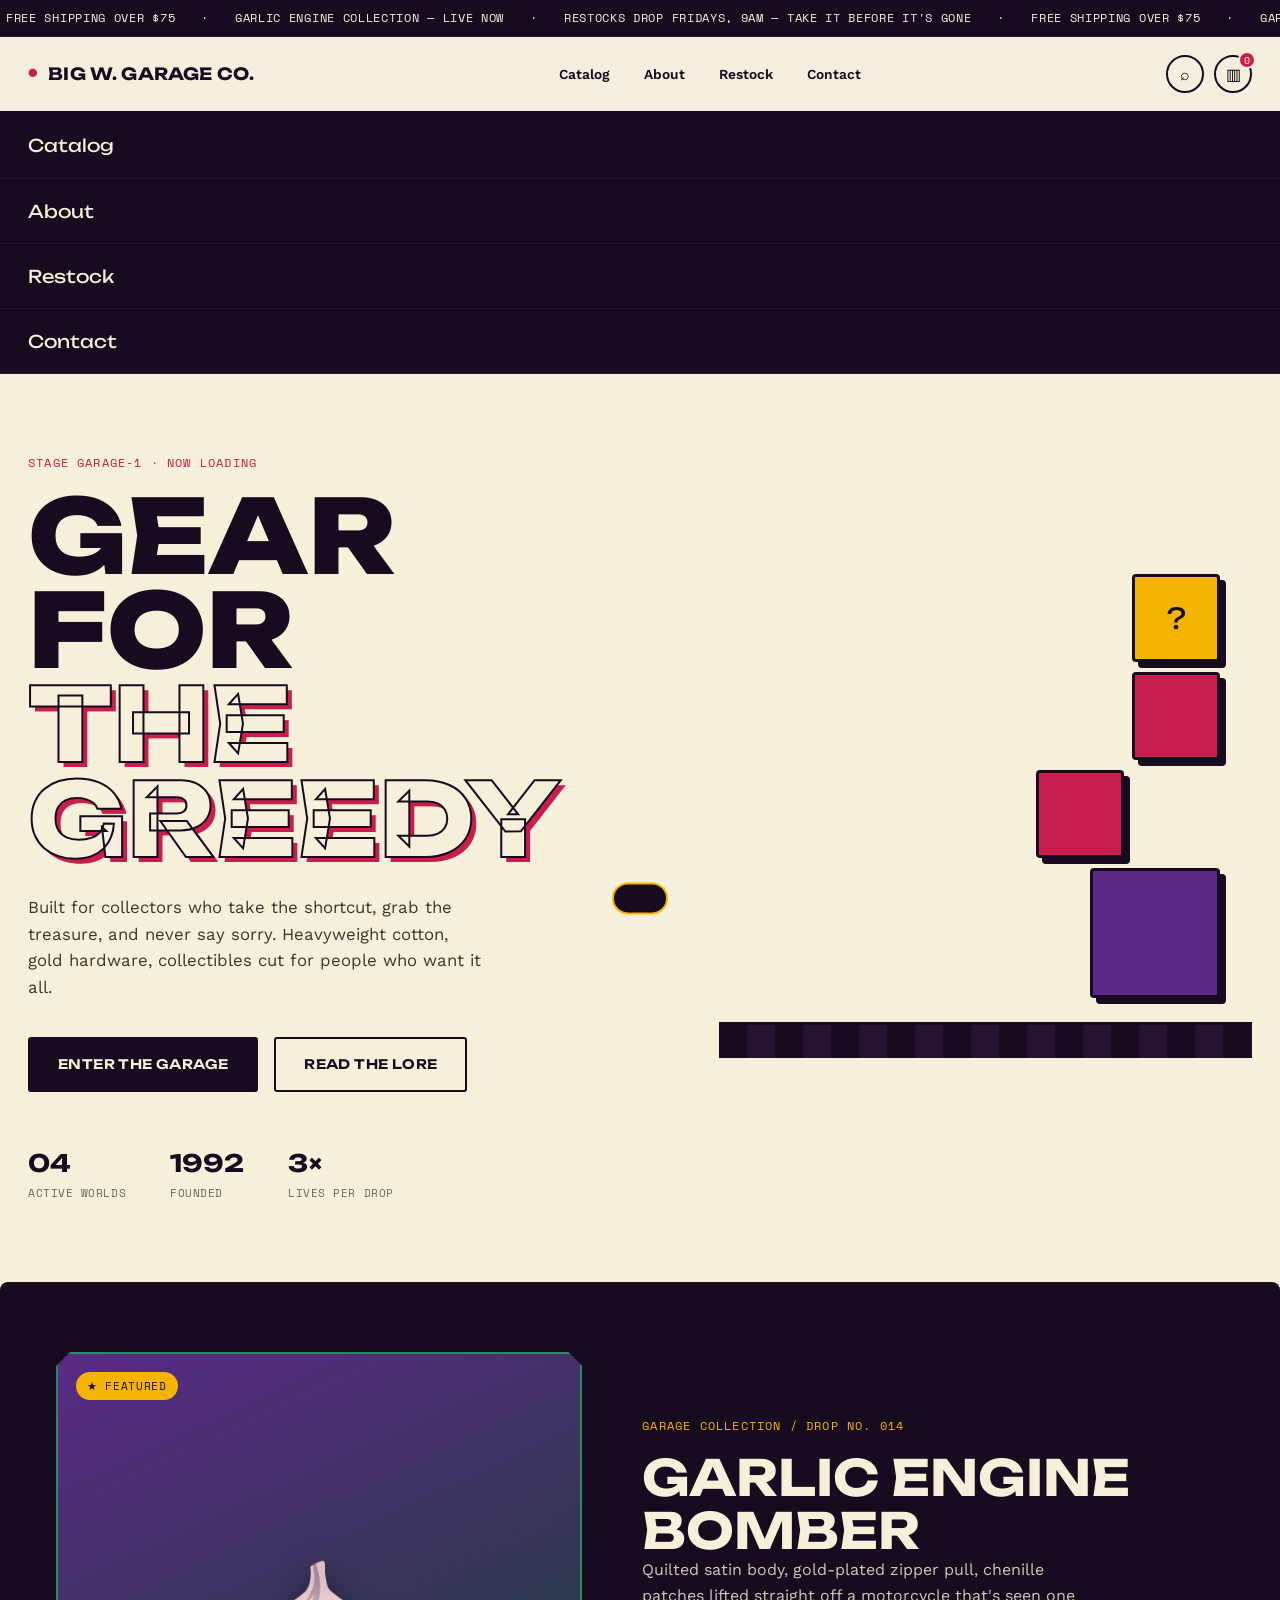
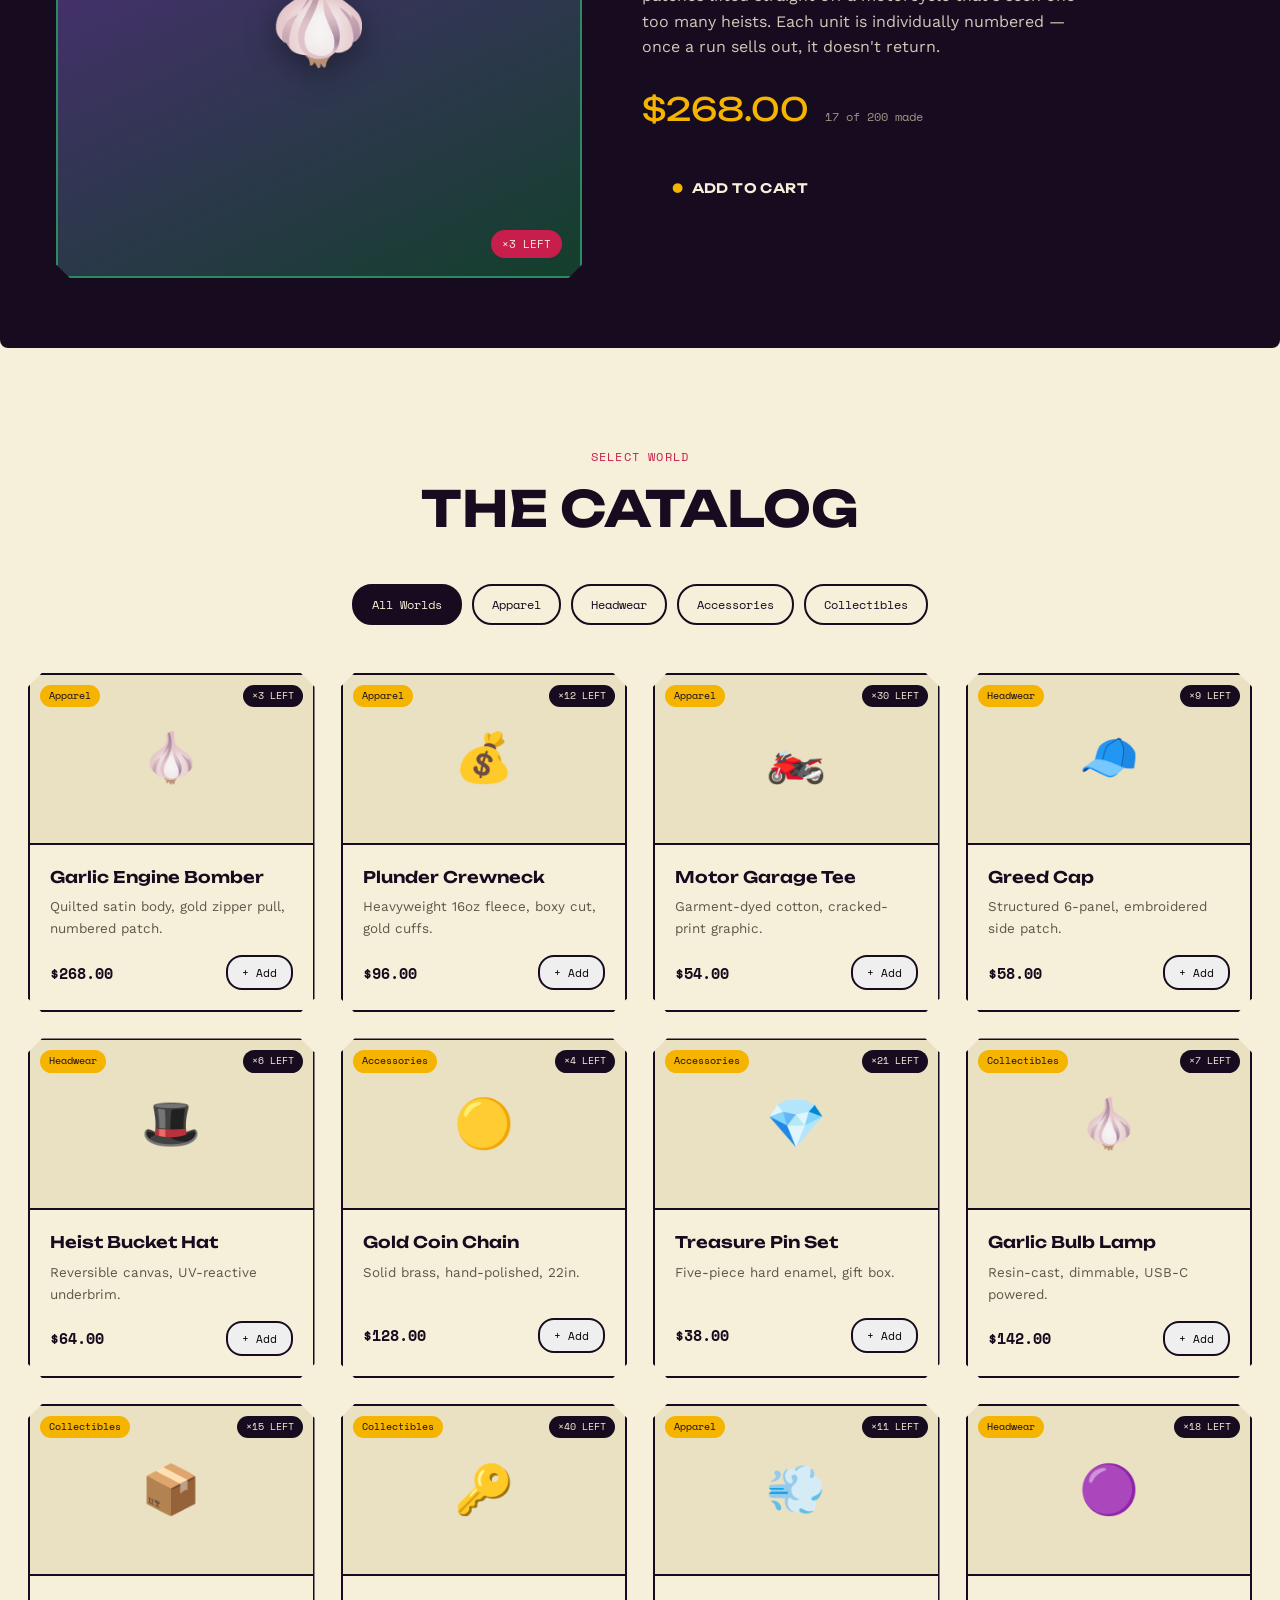
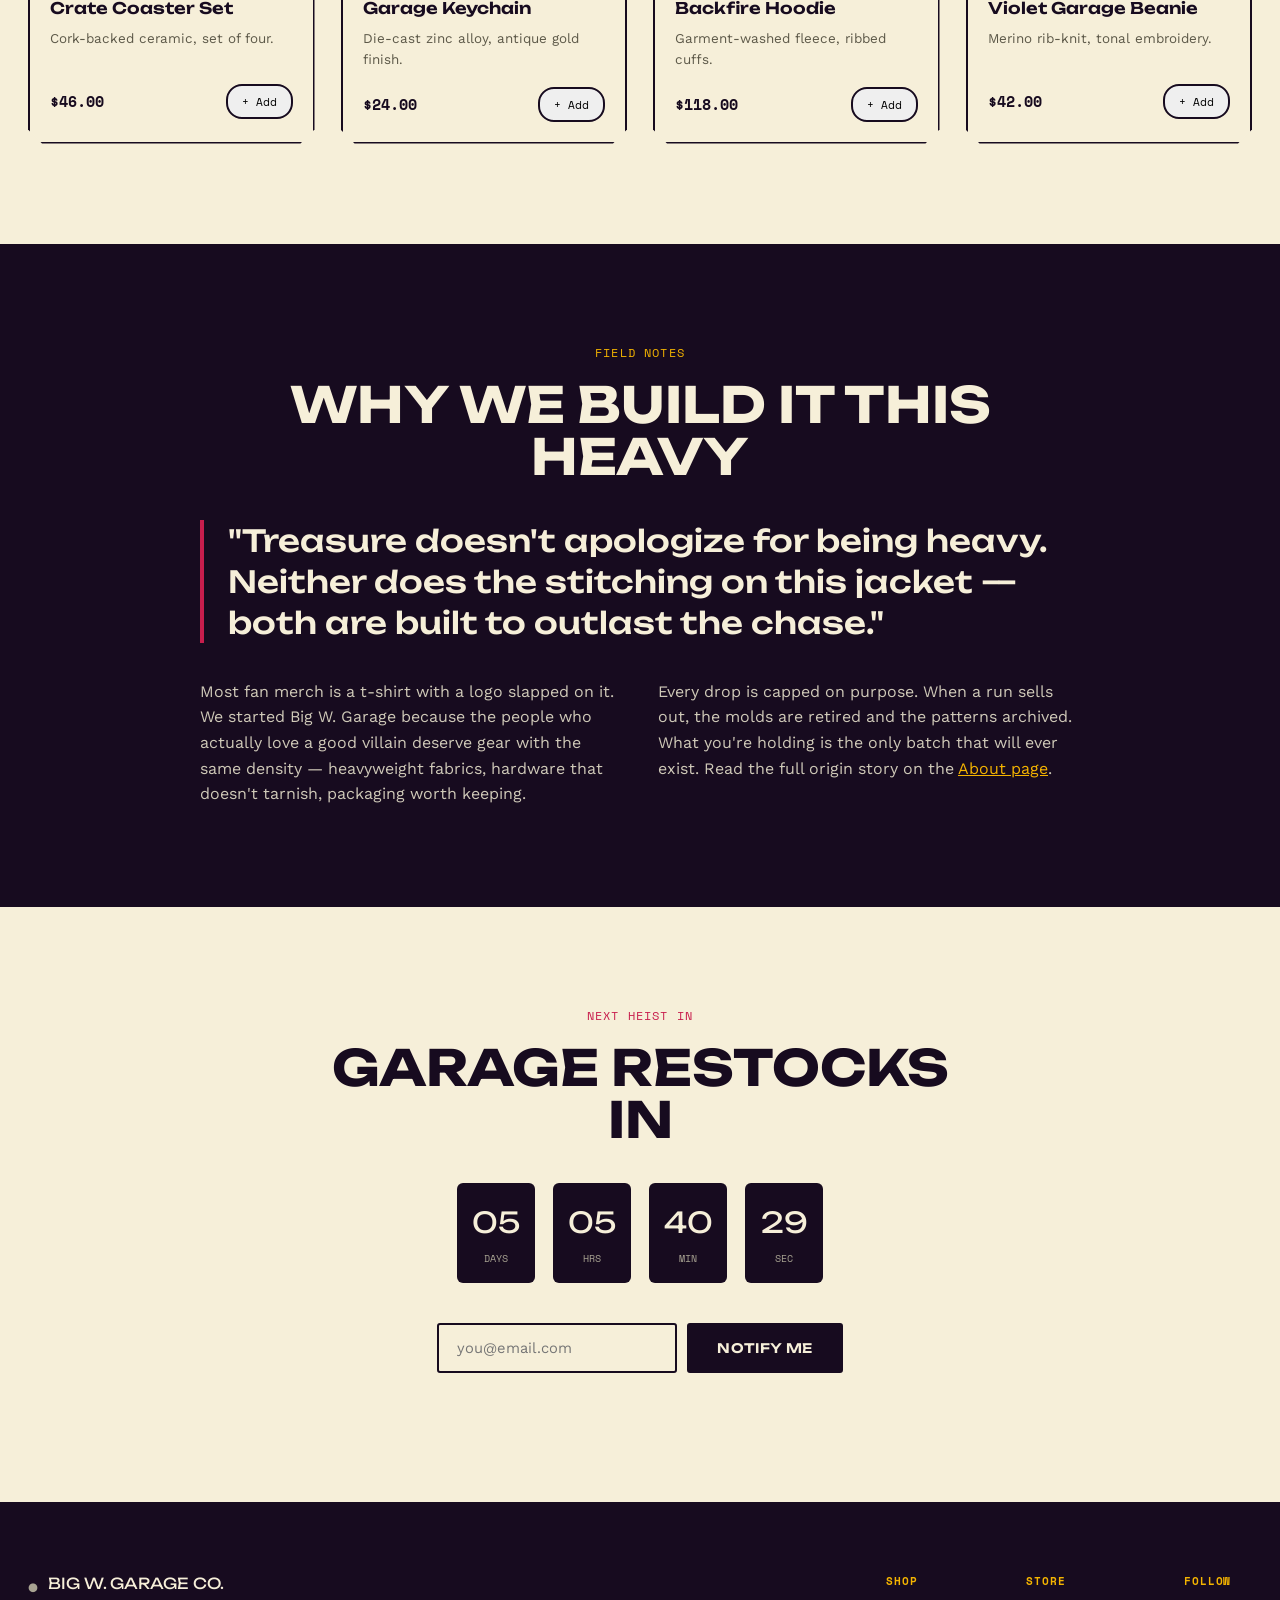
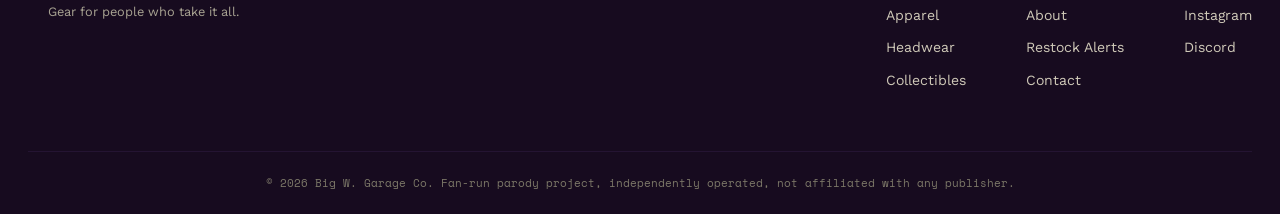
==== index.html @ d61e47c0 "WEBGAME" ====
<!DOCTYPE html>
<html lang="en">
<head>
<meta charset="UTF-8">
<meta name="viewport" content="width=device-width, initial-scale=1.0">
<title>BIG W. GARAGE CO. — Gear for Greedy Collectors</title>
<meta name="description" content="Limited-run apparel, headwear and collectibles for greedy collectors. Parody fan merch — new drops weekly.">
<meta name="theme-color" content="#170B1F">

<meta property="og:title" content="BIG W. GARAGE CO. — Gear for Greedy Collectors">
<meta property="og:description" content="Limited-run apparel, headwear and collectibles for greedy collectors. Parody fan merch.">
<meta property="og:type" content="website">

<link rel="preconnect" href="https://fonts.googleapis.com">
<link rel="preconnect" href="https://fonts.gstatic.com" crossorigin>
<link href="https://fonts.googleapis.com/css2?family=Unbounded:wght@400;600;700;800;900&family=Work+Sans:wght@400;500;600;700&family=Space+Mono:wght@400;700&display=swap" rel="stylesheet">
<link rel="stylesheet" href="style.css">
</head>
<body>

<a class="skip-link" href="#main">Skip to content</a>

<div class="power-meter" id="powerMeter" aria-hidden="true"></div>

<!-- ANNOUNCEMENT MARQUEE -->
<div class="marquee" role="note" aria-label="Store announcements">
  <div class="marquee-track">
    <span>FREE SHIPPING OVER $75</span>
    <span>·</span>
    <span>GARLIC ENGINE COLLECTION — LIVE NOW</span>
    <span>·</span>
    <span>RESTOCKS DROP FRIDAYS, 9AM — TAKE IT BEFORE IT'S GONE</span>
    <span>·</span>
    <span>FREE SHIPPING OVER $75</span>
    <span>·</span>
    <span>GARLIC ENGINE COLLECTION — LIVE NOW</span>
    <span>·</span>
    <span>RESTOCKS DROP FRIDAYS, 9AM — TAKE IT BEFORE IT'S GONE</span>
    <span>·</span>
  </div>
</div>

<!-- HEADER -->
<header class="site-header" id="siteHeader">
  <div class="header-inner">
    <a href="index.html" class="brand">
      <span class="brand-mark" aria-hidden="true">●</span>
      BIG W. GARAGE CO.
    </a>

    <nav class="primary-nav" aria-label="Primary">
      <a href="catalog.html">Catalog</a>
      <a href="about.html">About</a>
      <a href="#restock">Restock</a>
      <a href="contact.html">Contact</a>
    </nav>

    <div class="header-actions">
      <button class="icon-btn" aria-label="Search the catalog">⌕</button>
      <button class="icon-btn cart-btn" id="cartBtn" aria-label="Cart, 0 items">
        ▥<span class="cart-count" id="cartCount">0</span>
      </button>
      <button class="menu-toggle" id="menuToggle" aria-label="Open menu" aria-expanded="false" aria-controls="mobileNav">
        <span></span><span></span><span></span>
      </button>
    </div>
  </div>
</header>

<!-- MOBILE NAV -->
<nav class="mobile-nav" id="mobileNav" aria-label="Mobile" hidden>
  <a href="catalog.html">Catalog</a>
  <a href="about.html">About</a>
  <a href="#restock">Restock</a>
  <a href="contact.html">Contact</a>
</nav>

<main id="main">

  <!-- HERO -->
  <section class="hero" aria-labelledby="hero-heading">
    <div class="hero-copy">
      <p class="eyebrow">STAGE GARAGE-1 · NOW LOADING</p>
      <h1 id="hero-heading" class="hero-title">
        GEAR<br>
        FOR<br>
        <span class="hero-title-outline">THE GREEDY</span>
      </h1>
      <p class="hero-sub">
        Built for collectors who take the shortcut, grab the treasure, and never
        say sorry. Heavyweight cotton, gold hardware, collectibles cut for people
        who want it all.
      </p>
      <div class="hero-actions">
        <a href="catalog.html" class="btn btn-primary">Enter the Garage</a>
        <a href="about.html" class="btn btn-ghost">Read the Lore</a>
      </div>
      <ul class="hero-stats" aria-label="Store stats">
        <li><strong>04</strong><span>Active Worlds</span></li>
        <li><strong>1992</strong><span>Founded</span></li>
        <li><strong>3×</strong><span>Lives Per Drop</span></li>
      </ul>
    </div>

    <div class="hero-art" aria-hidden="true">
      <div class="block-stack">
        <div class="block block-coin">
          <span>?</span>
        </div>
        <div class="block block-brick"></div>
        <div class="block block-brick"></div>
        <div class="block block-pipe"></div>
      </div>
      <div class="floor-row"></div>
    </div>
  </section>

  <!-- FEATURED DROP -->
  <section class="featured" id="featured" aria-labelledby="featured-heading">
    <div class="featured-media reveal" aria-hidden="true">
      <div class="featured-card">
        <span class="featured-stamp">★ FEATURED</span>
        <div class="featured-glyph">🧄</div>
        <span class="featured-lives">×3 LEFT</span>
      </div>
    </div>

    <div class="featured-copy reveal">
      <p class="eyebrow">GARAGE COLLECTION / DROP NO. 014</p>
      <h2 id="featured-heading" class="section-title">Garlic Engine Bomber</h2>
      <p class="body-text">
        Quilted satin body, gold-plated zipper pull, chenille patches lifted
        straight off a motorcycle that's seen one too many heists. Each unit is
        individually numbered — once a run sells out, it doesn't return.
      </p>
      <div class="price-row">
        <span class="price">$268.00</span>
        <span class="price-meta">17 of 200 made</span>
      </div>
      <button class="btn btn-primary add-to-cart" data-name="Garlic Engine Bomber" data-price="268">
        <span class="coin-icon" aria-hidden="true">●</span> Add to Cart
      </button>
    </div>
  </section>

  <!-- CATALOG -->
  <section class="catalog" id="catalog" aria-labelledby="catalog-heading">
    <div class="section-head reveal">
      <p class="eyebrow">SELECT WORLD</p>
      <h2 id="catalog-heading" class="section-title">The Catalog</h2>
    </div>

    <div class="world-tabs" id="worldTabs" role="tablist" aria-label="Filter by world">
      <button class="world-tab active" data-world="all" role="tab" aria-selected="true">All Worlds</button>
      <button class="world-tab" data-world="apparel" role="tab" aria-selected="false">Apparel</button>
      <button class="world-tab" data-world="headwear" role="tab" aria-selected="false">Headwear</button>
      <button class="world-tab" data-world="accessories" role="tab" aria-selected="false">Accessories</button>
      <button class="world-tab" data-world="collectibles" role="tab" aria-selected="false">Collectibles</button>
    </div>

    <div class="product-grid" id="productGrid"><!-- injected by script.js --></div>
  </section>

  <!-- COLLECTOR NOTES / EDITORIAL -->
  <section class="lore" id="lore" aria-labelledby="lore-heading">
    <div class="lore-inner">
      <p class="eyebrow">FIELD NOTES</p>
      <h2 id="lore-heading" class="section-title">Why We Build It This Heavy</h2>
      <blockquote class="pull-quote">
        "Treasure doesn't apologize for being heavy. Neither does the stitching
        on this jacket — both are built to outlast the chase."
      </blockquote>
      <div class="lore-grid">
        <p class="body-text">
          Most fan merch is a t-shirt with a logo slapped on it. We started
          Big W. Garage because the people who actually love a good villain
          deserve gear with the same density — heavyweight fabrics, hardware
          that doesn't tarnish, packaging worth keeping.
        </p>
        <p class="body-text">
          Every drop is capped on purpose. When a run sells out, the molds
          are retired and the patterns archived. What you're holding is the
          only batch that will ever exist. Read the full origin story on the
          <a href="about.html" style="color:var(--coin);text-decoration:underline;">About page</a>.
        </p>
      </div>
    </div>
  </section>

  <!-- RESTOCK COUNTDOWN -->
  <section class="restock" id="restock" aria-labelledby="restock-heading">
    <p class="eyebrow">NEXT HEIST IN</p>
    <h2 id="restock-heading" class="section-title">Garage Restocks In</h2>
    <div class="countdown" id="countdown" aria-live="polite">
      <div class="count-unit"><span id="cd-days">00</span><label>Days</label></div>
      <div class="count-unit"><span id="cd-hours">00</span><label>Hrs</label></div>
      <div class="count-unit"><span id="cd-mins">00</span><label>Min</label></div>
      <div class="count-unit"><span id="cd-secs">00</span><label>Sec</label></div>
    </div>
    <form class="notify-form" id="notifyForm">
      <label for="notifyEmail" class="visually-hidden">Email address</label>
      <input type="email" id="notifyEmail" placeholder="you@email.com" required>
      <button type="submit" class="btn btn-primary">Notify Me</button>
    </form>
    <p class="form-status" id="formStatus" role="status"></p>
  </section>

</main>

<!-- FOOTER -->
<footer class="site-footer">
  <div class="footer-inner">
    <div class="footer-brand">
      <span class="brand-mark" aria-hidden="true">●</span>
      <p>BIG W. GARAGE CO.<br><span>Gear for people who take it all.</span></p>
    </div>
    <div class="footer-cols">
      <div>
        <h3>Shop</h3>
        <a href="catalog.html">Apparel</a>
        <a href="catalog.html">Headwear</a>
        <a href="catalog.html">Collectibles</a>
      </div>
      <div>
        <h3>Store</h3>
        <a href="about.html">About</a>
        <a href="#restock">Restock Alerts</a>
        <a href="contact.html">Contact</a>
      </div>
      <div>
        <h3>Follow</h3>
        <a href="#">Instagram</a>
        <a href="#">Discord</a>
      </div>
    </div>
  </div>
  <div class="footer-bottom">
    <p>© 2026 Big W. Garage Co. Fan-run parody project, independently operated, not affiliated with any publisher.</p>
  </div>
</footer>

<div class="mobile-cart-bar" aria-hidden="true">
  <span>CART</span>
  <span id="mobileCartCount">0 items</span>
</div>

<div class="toast" id="cartToast" role="status" aria-live="polite"></div>

<script src="game.js"></script>
</body>
</html>
---- style.css ----
/* =================================================================
   BIG W. GARAGE CO. — design tokens
   Direction: retro-arcade warehouse / premium streetwear drop site
   Palette : Wario parody — deep plum/garlic-cream ground, gold + violet
             + crimson accents. Greedy, grimy, gold-plated.
   Color   : --ink #170B1F · --paper #F6EFD9 · --brick(crimson) #C81E4D
             --pipe(violet) #5A2A86 · --coin(gold) #F4B400
   Type    : Unbounded (display) / Work Sans (body) / Space Mono (utility)
   Signature: notched "cartridge" cards, lives-counter stamps,
              jump-arc hover easing, power-meter scroll bar
   ================================================================= */

:root{
  --ink:#170B1F;
  --ink-soft:#241432;
  --paper:#F6EFD9;
  --paper-dim:#EAE0C2;
  --brick:#C81E4D;
  --brick-deep:#9C1640;
  --pipe:#5A2A86;
  --coin:#F4B400;

  --display:'Unbounded', sans-serif;
  --body:'Work Sans', sans-serif;
  --mono:'Space Mono', monospace;

  --jump:cubic-bezier(.34,1.56,.64,1);
  --ease:cubic-bezier(.16,.84,.44,1);

  --notch:14px;
}

*{margin:0;padding:0;box-sizing:border-box;}
html{scroll-behavior:smooth;}

body{
  background:var(--paper);
  color:var(--ink);
  font-family:var(--body);
  line-height:1.6;
  -webkit-font-smoothing:antialiased;
}

a{color:inherit;text-decoration:none;}
button,input{font-family:inherit;}
ul{list-style:none;}
img{max-width:100%;display:block;}

::selection{background:var(--brick);color:var(--paper);}

.visually-hidden{
  position:absolute;width:1px;height:1px;
  overflow:hidden;clip:rect(0 0 0 0);white-space:nowrap;
}

.skip-link{
  position:absolute;top:-100px;left:16px;
  background:var(--coin);color:var(--ink);
  padding:10px 18px;font-family:var(--mono);font-size:.8rem;
  z-index:10000;transition:top .25s var(--ease);
  border-radius:4px;
}
.skip-link:focus{top:16px;}

:focus-visible{
  outline:3px solid var(--coin);
  outline-offset:3px;
}

@media (prefers-reduced-motion:reduce){
  *{animation-duration:.01ms !important;transition-duration:.01ms !important;scroll-behavior:auto !important;}
}

/* ---------- power meter scroll bar ---------- */
.power-meter{
  position:fixed;top:0;left:0;
  height:4px;width:0%;
  background:linear-gradient(90deg, var(--brick), var(--coin));
  z-index:10001;
  transition:width .1s linear;
}

/* ---------- marquee ---------- */
.marquee{
  background:var(--ink);
  color:var(--paper);
  overflow:hidden;
  white-space:nowrap;
  border-bottom:1px solid var(--ink-soft);
}
.marquee-track{
  display:inline-flex;
  gap:14px;
  padding:9px 0;
  font-family:var(--mono);
  font-size:.72rem;
  letter-spacing:.06em;
  animation:scrollLeft 26s linear infinite;
}
.marquee-track span{padding:0 6px;}
@keyframes scrollLeft{
  from{transform:translateX(0);}
  to{transform:translateX(-50%);}
}

/* =================== HEADER =================== */
.site-header{
  position:sticky;top:0;z-index:1000;
  background:rgba(244,238,223,.92);
  backdrop-filter:blur(10px);
  border-bottom:2px solid var(--ink);
}
.header-inner{
  max-width:1280px;margin:0 auto;
  display:flex;align-items:center;justify-content:space-between;
  padding:18px 28px;
}
.brand{
  font-family:var(--display);
  font-weight:700;
  font-size:1.05rem;
  letter-spacing:.01em;
  display:flex;align-items:center;gap:10px;
}
.brand-mark{
  color:var(--brick);
  font-size:.7rem;
  animation:blink 1.4s steps(1) infinite;
}
@keyframes blink{0%,49%{opacity:1;}50%,100%{opacity:.25;}}

.primary-nav{display:flex;gap:34px;}
.primary-nav a{
  font-size:.86rem;font-weight:600;
  position:relative;padding:4px 0;
  transition:color .25s var(--ease);
}
.primary-nav a::after{
  content:'';position:absolute;left:0;bottom:-2px;
  width:0;height:2px;background:var(--brick);
  transition:width .3s var(--jump);
}
.primary-nav a:hover{color:var(--brick);}
.primary-nav a:hover::after{width:100%;}

.header-actions{display:flex;align-items:center;gap:10px;}
.icon-btn{
  width:38px;height:38px;
  display:flex;align-items:center;justify-content:center;
  border:2px solid var(--ink);
  border-radius:50%;
  font-size:1rem;
  background:transparent;
  transition:transform .25s var(--jump), background .25s var(--ease), color .25s var(--ease);
}
.icon-btn:hover{background:var(--ink);color:var(--paper);transform:translateY(-2px);}
.cart-btn{position:relative;}
.cart-count{
  position:absolute;top:-6px;right:-6px;
  background:var(--brick);color:var(--paper);
  font-family:var(--mono);font-size:.62rem;
  width:18px;height:18px;border-radius:50%;
  display:flex;align-items:center;justify-content:center;
  border:2px solid var(--paper);
}

.menu-toggle{
  display:none;
  flex-direction:column;gap:5px;
  width:32px;height:22px;
  justify-content:center;
}
.menu-toggle span{
  height:2px;width:100%;background:var(--ink);
  transition:transform .3s var(--jump),opacity .2s var(--ease);
}
.menu-toggle.open span:nth-child(1){transform:translateY(7px) rotate(45deg);}
.menu-toggle.open span:nth-child(2){opacity:0;}
.menu-toggle.open span:nth-child(3){transform:translateY(-7px) rotate(-45deg);}

.mobile-nav{
  display:flex;flex-direction:column;
  background:var(--ink);
}
.mobile-nav a{
  color:var(--paper);
  font-family:var(--display);font-size:1.1rem;
  padding:18px 28px;
  border-bottom:1px solid var(--ink-soft);
}

/* =================== SECTIONS GENERAL =================== */
section{padding:100px 28px;}
.eyebrow{
  font-family:var(--mono);
  font-size:.74rem;letter-spacing:.1em;
  color:var(--brick);
  margin-bottom:16px;
}
.section-title{
  font-family:var(--display);
  font-weight:700;
  font-size:clamp(2rem,4.6vw,3.1rem);
  line-height:1.06;
  text-transform:uppercase;
}
.section-head{max-width:640px;margin:0 auto 48px;text-align:center;}
.body-text{font-size:1rem;color:#3b372e;max-width:46ch;}

.reveal{
  opacity:0;transform:translateY(28px);
  transition:opacity .8s var(--ease), transform .8s var(--ease);
}
.reveal.in-view{opacity:1;transform:translateY(0);}

/* =================== HERO =================== */
.hero{
  display:grid;
  grid-template-columns:1.1fr .9fr;
  align-items:center;
  gap:40px;
  max-width:1280px;
  margin:0 auto;
  padding-top:80px;
  padding-bottom:80px;
  min-height:86vh;
}
.hero-title{
  font-family:var(--display);
  font-weight:800;
  font-size:clamp(3rem,8vw,6.4rem);
  line-height:.92;
  text-transform:uppercase;
}
.hero-title-outline{
  -webkit-text-stroke:2px var(--ink);
  color:var(--paper);
  text-shadow:5px 5px 0 var(--brick);
}
.hero-sub{
  margin:28px 0 36px;
  max-width:46ch;
  font-size:1.05rem;
  color:#3b372e;
}
.hero-actions{display:flex;gap:16px;flex-wrap:wrap;margin-bottom:52px;}

.btn{
  font-family:var(--display);
  font-weight:600;
  font-size:.82rem;
  letter-spacing:.03em;
  text-transform:uppercase;
  padding:15px 28px;
  border-radius:3px;
  display:inline-flex;align-items:center;gap:8px;
  transition:transform .25s var(--jump), box-shadow .25s var(--ease);
  border:2px solid var(--ink);
}
.btn-primary{
  background:var(--ink);color:var(--paper);
}
.btn-primary:hover{
  transform:translate(-3px,-3px);
  box-shadow:4px 4px 0 var(--brick);
}
.btn-ghost{
  background:transparent;color:var(--ink);
}
.btn-ghost:hover{
  transform:translate(-3px,-3px);
  box-shadow:4px 4px 0 var(--pipe);
}

.hero-stats{display:flex;gap:44px;}
.hero-stats li{display:flex;flex-direction:column;gap:2px;}
.hero-stats strong{font-family:var(--display);font-size:1.5rem;}
.hero-stats span{font-family:var(--mono);font-size:.68rem;color:#6b6657;text-transform:uppercase;letter-spacing:.05em;}

/* hero art: stacked blocks */
.hero-art{position:relative;height:460px;}
.block-stack{
  position:absolute;right:6%;bottom:60px;
  display:flex;flex-direction:column;align-items:flex-end;gap:10px;
}
.block{
  width:88px;height:88px;
  border:3px solid var(--ink);
  border-radius:4px;
  display:flex;align-items:center;justify-content:center;
  box-shadow:6px 6px 0 var(--ink);
}
.block-coin{
  background:var(--coin);
  font-family:var(--display);font-size:1.8rem;color:var(--ink);
  animation:float 3.2s ease-in-out infinite;
}
.block-brick{background:var(--brick);}
.block-brick:nth-of-type(3){margin-right:96px;}
.block-pipe{background:var(--pipe);width:130px;height:130px;}
@keyframes float{
  0%,100%{transform:translateY(0);}
  50%{transform:translateY(-12px);}
}
.floor-row{
  position:absolute;bottom:0;left:0;right:0;height:36px;
  background:repeating-linear-gradient(90deg, var(--ink) 0 28px, var(--ink-soft) 28px 56px);
  border-top:3px solid var(--ink);
}

/* =================== FEATURED =================== */
.featured{
  max-width:1280px;margin:0 auto;
  display:grid;grid-template-columns:.95fr 1.05fr;
  gap:60px;align-items:center;
  background:var(--ink);
  color:var(--paper);
  border-radius:8px;
  padding:70px 56px;
}
.featured .eyebrow{color:var(--coin);}
.featured .body-text{color:#cfc9b8;}

.featured-card{
  position:relative;
  aspect-ratio:1/1;
  background:linear-gradient(155deg, var(--pipe), #133f2c);
  clip-path:polygon(
    var(--notch) 0, calc(100% - var(--notch)) 0, 100% var(--notch),
    100% calc(100% - var(--notch)), calc(100% - var(--notch)) 100%, var(--notch) 100%,
    0 calc(100% - var(--notch)), 0 var(--notch)
  );
  display:flex;align-items:center;justify-content:center;
  border:2px solid #2d8a60;
}
.featured-glyph{font-size:6rem;filter:drop-shadow(0 8px 16px rgba(0,0,0,.4));}
.featured-stamp{
  position:absolute;top:18px;left:18px;
  font-family:var(--mono);font-size:.7rem;letter-spacing:.06em;
  background:var(--coin);color:var(--ink);
  padding:5px 11px;border-radius:20px;
}
.featured-lives{
  position:absolute;bottom:18px;right:18px;
  font-family:var(--mono);font-size:.7rem;
  background:var(--brick);color:var(--paper);
  padding:5px 11px;border-radius:20px;
}

.price-row{display:flex;align-items:baseline;gap:16px;margin:24px 0 28px;}
.price{font-family:var(--display);font-size:2rem;color:var(--coin);}
.price-meta{font-family:var(--mono);font-size:.74rem;color:#9b9684;}
.coin-icon{color:var(--coin);}

/* =================== CATALOG =================== */
.catalog{max-width:1280px;margin:0 auto;}

.world-tabs{
  display:flex;gap:10px;flex-wrap:wrap;justify-content:center;
  margin-bottom:48px;
}
.world-tab{
  font-family:var(--mono);font-size:.78rem;
  padding:9px 18px;border:2px solid var(--ink);border-radius:20px;
  background:transparent;color:var(--ink);
  transition:all .25s var(--jump);
}
.world-tab:hover{transform:translateY(-2px);}
.world-tab.active{background:var(--ink);color:var(--paper);}

.product-grid{
  display:grid;
  grid-template-columns:repeat(auto-fill,minmax(260px,1fr));
  gap:26px;
}

.product-card{
  position:relative;
  background:var(--paper);
  border:2px solid var(--ink);
  clip-path:polygon(
    var(--notch) 0, calc(100% - var(--notch)) 0, 100% var(--notch),
    100% calc(100% - var(--notch)), calc(100% - var(--notch)) 100%, var(--notch) 100%,
    0 calc(100% - var(--notch)), 0 var(--notch)
  );
  overflow:hidden;
  opacity:0;transform:translateY(20px);
  animation:cardIn .6s var(--jump) forwards;
  transition:transform .35s var(--jump), box-shadow .35s var(--ease);
}
.product-card.hide{display:none;}
@keyframes cardIn{to{opacity:1;transform:translateY(0);}}

.product-card:hover{
  transform:translateY(-6px);
  box-shadow:8px 10px 0 var(--ink);
}

.card-media{
  height:170px;
  display:flex;align-items:center;justify-content:center;
  font-size:3rem;
  background:var(--paper-dim);
  border-bottom:2px solid var(--ink);
  position:relative;
}
.card-lives{
  position:absolute;top:10px;right:10px;
  font-family:var(--mono);font-size:.64rem;
  background:var(--ink);color:var(--paper);
  padding:3px 9px;border-radius:14px;
}
.card-world{
  position:absolute;top:10px;left:10px;
  font-family:var(--mono);font-size:.64rem;
  background:var(--coin);color:var(--ink);
  padding:3px 9px;border-radius:14px;
}

.card-body{padding:20px;}
.card-title{font-family:var(--display);font-size:1rem;font-weight:600;margin-bottom:6px;}
.card-desc{font-size:.84rem;color:#5c5848;margin-bottom:16px;min-height:40px;}
.card-foot{display:flex;align-items:center;justify-content:space-between;}
.card-price{font-family:var(--mono);font-weight:700;font-size:.95rem;}
.card-add{
  font-family:var(--mono);font-size:.7rem;
  border:2px solid var(--ink);border-radius:16px;
  padding:7px 14px;
  transition:all .25s var(--jump);
}
.card-add:hover{background:var(--brick);border-color:var(--brick);color:var(--paper);}

.empty-state{
  grid-column:1/-1;text-align:center;padding:60px 20px;
  font-family:var(--mono);color:#6b6657;
}

/* =================== LORE ================= */
.lore{background:var(--ink);color:var(--paper);}
.lore-inner{max-width:880px;margin:0 auto;text-align:center;}
.lore .eyebrow{color:var(--coin);}
.pull-quote{
  font-family:var(--display);
  font-size:clamp(1.3rem,3vw,1.9rem);
  font-weight:500;
  line-height:1.35;
  margin:36px auto;
  max-width:34ch;
  color:var(--paper);
  border-left:4px solid var(--brick);
  padding-left:24px;
  text-align:left;
}
.lore-grid{
  display:grid;grid-template-columns:1fr 1fr;gap:36px;
  text-align:left;margin-top:36px;
}
.lore .body-text{color:#cfc9b8;max-width:none;}

/* =================== RESTOCK =================== */
.restock{text-align:center;max-width:680px;margin:0 auto;}
.countdown{
  display:flex;justify-content:center;gap:18px;
  margin:36px 0 40px;
}
.count-unit{
  display:flex;flex-direction:column;align-items:center;gap:6px;
  background:var(--ink);color:var(--paper);
  border-radius:6px;
  width:78px;padding:16px 0;
}
.count-unit span{font-family:var(--display);font-size:1.8rem;}
.count-unit label{font-family:var(--mono);font-size:.62rem;color:#a8a392;text-transform:uppercase;}

.notify-form{
  display:flex;gap:10px;justify-content:center;flex-wrap:wrap;
}
.notify-form input{
  padding:14px 18px;
  border:2px solid var(--ink);
  border-radius:3px;
  font-size:.92rem;
  min-width:240px;
  background:var(--paper);
}
.form-status{
  margin-top:14px;font-family:var(--mono);font-size:.78rem;color:var(--pipe);
  min-height:1.2em;
}

/* =================== FOOTER =================== */
.site-footer{
  background:var(--ink);color:var(--paper);
  padding:70px 28px 0;
}
.footer-inner{
  max-width:1280px;margin:0 auto;
  display:flex;flex-wrap:wrap;justify-content:space-between;gap:50px;
  padding-bottom:50px;border-bottom:1px solid var(--ink-soft);
}
.footer-brand{display:flex;align-items:flex-start;gap:10px;max-width:280px;}
.footer-brand p{font-family:var(--display);font-size:.95rem;}
.footer-brand span{display:block;font-family:var(--body);font-weight:400;font-size:.8rem;color:#a8a392;margin-top:6px;}
.footer-cols{display:flex;gap:60px;flex-wrap:wrap;}
.footer-cols h3{font-family:var(--mono);font-size:.7rem;letter-spacing:.08em;color:var(--coin);margin-bottom:14px;text-transform:uppercase;}
.footer-cols a{display:block;font-size:.88rem;color:#cfc9b8;margin-bottom:10px;transition:color .2s var(--ease);}
.footer-cols a:hover{color:var(--paper);}
.footer-bottom{max-width:1280px;margin:0 auto;padding:22px 0;text-align:center;}
.footer-bottom p{font-family:var(--mono);font-size:.7rem;color:#7c7868;}

/* =================== TOAST =================== */
.toast{
  position:fixed;bottom:24px;left:50%;
  transform:translateX(-50%) translateY(120%);
  background:var(--ink);color:var(--paper);
  font-family:var(--mono);font-size:.82rem;
  padding:14px 26px;border-radius:30px;
  z-index:9999;
  transition:transform .4s var(--jump);
  border:2px solid var(--coin);
}
.toast.show{transform:translateX(-50%) translateY(0);}

/* =================== RESPONSIVE — mobile is redesigned, not shrunk =================== */
@media (max-width:980px){
  .primary-nav{display:none;}
  .menu-toggle{display:flex;}

  .hero{grid-template-columns:1fr;padding-top:50px;text-align:left;}
  .hero-art{height:280px;order:-1;margin-bottom:10px;}
  .block-stack{right:0;transform:scale(.78);transform-origin:bottom right;}
  .hero-stats{gap:30px;flex-wrap:wrap;}

  .featured{grid-template-columns:1fr;padding:40px 26px;}
  .featured-card{max-width:320px;margin:0 auto;}

  .lore-grid{grid-template-columns:1fr;}

  /* catalog → horizontal level-select scroller on mobile */
  .product-grid{
    display:flex;
    overflow-x:auto;
    scroll-snap-type:x mandatory;
    gap:18px;
    padding-bottom:14px;
    -webkit-overflow-scrolling:touch;
  }
  .product-card{
    min-width:78vw;
    scroll-snap-align:start;
  }
  .world-tabs{
    justify-content:flex-start;
    overflow-x:auto;
    flex-wrap:nowrap;
    padding-bottom:6px;
  }
}

@media (max-width:600px){
  section{padding:64px 20px;}
  .header-inner{padding:14px 18px;}
  .hero-actions{flex-direction:column;align-items:stretch;}
  .hero-actions .btn{justify-content:center;}
  .countdown{gap:10px;}
  .count-unit{width:64px;padding:12px 0;}
  .notify-form{flex-direction:column;align-items:stretch;}
  .notify-form input{min-width:0;}

  /* sticky mobile cart bar — a mobile-specific layout decision, not a shrink */
  body{padding-bottom:74px;}
  .mobile-cart-bar{
    position:fixed;bottom:0;left:0;right:0;
    background:var(--ink);color:var(--paper);
    display:flex;align-items:center;justify-content:space-between;
    padding:14px 20px;
    z-index:998;
    font-family:var(--mono);font-size:.78rem;
    border-top:2px solid var(--coin);
  }
}

.mobile-cart-bar{display:none;}
@media (max-width:600px){
  .mobile-cart-bar{display:flex;}
}

/* =================================================================
   SHARED INNER-PAGE COMPONENTS
   (about / catalog / product / contact pages)
   ================================================================= */

/* ---------- page hero (smaller than homepage hero, same family) ---------- */
.page-hero{
  background:var(--ink);
  color:var(--paper);
  padding:64px 28px 56px;
  text-align:center;
}
.breadcrumb{
  font-family:var(--mono);
  font-size:.72rem;
  letter-spacing:.05em;
  color:#a999bb;
  margin-bottom:18px;
}
.breadcrumb a{color:var(--coin);}
.breadcrumb a:hover{text-decoration:underline;}
.page-hero .eyebrow{color:var(--coin);}
.page-hero .section-title{color:var(--paper);}
.page-hero .page-sub{
  max-width:52ch;margin:18px auto 0;
  color:#cdc2db;font-size:1rem;
}

/* ---------- ABOUT: timeline ---------- */
.timeline{
  max-width:760px;margin:0 auto;
  display:flex;flex-direction:column;gap:0;
}
.timeline-item{
  display:grid;grid-template-columns:90px 1fr;gap:24px;
  padding:30px 0;border-bottom:1px solid var(--paper-dim);
}
.timeline-item:last-child{border-bottom:none;}
.timeline-year{
  font-family:var(--mono);font-weight:700;font-size:.9rem;
  color:var(--brick);
}
.timeline-body h3{font-family:var(--display);font-size:1.05rem;margin-bottom:8px;}
.timeline-body p{font-size:.92rem;color:#3b372e;max-width:54ch;}

/* ---------- ABOUT: values grid (reuses .about-card pattern) ---------- */
.value-grid{
  display:grid;grid-template-columns:repeat(auto-fit,minmax(220px,1fr));
  gap:22px;max-width:1100px;margin:0 auto;
}
.value-card{
  background:var(--paper-dim);
  border:2px solid var(--ink);
  border-radius:6px;
  padding:28px 24px;
  transition:transform .3s var(--jump), box-shadow .3s var(--ease);
}
.value-card:hover{transform:translateY(-5px);box-shadow:6px 8px 0 var(--pipe);}
.value-icon{font-size:1.7rem;display:block;margin-bottom:14px;}
.value-card h3{font-family:var(--display);font-size:1rem;margin-bottom:8px;}
.value-card p{font-size:.86rem;color:#5c5848;}

/* ---------- founder spotlight ---------- */
.founder-strip{
  max-width:880px;margin:80px auto 0;
  display:grid;grid-template-columns:160px 1fr;gap:32px;align-items:center;
  background:var(--ink);color:var(--paper);
  border-radius:8px;padding:36px;
}
.founder-avatar{
  width:120px;height:120px;border-radius:50%;
  background:linear-gradient(155deg, var(--coin), var(--brick));
  display:flex;align-items:center;justify-content:center;
  font-size:2.6rem;border:3px solid var(--paper);
}
.founder-strip h3{font-family:var(--display);font-size:1.1rem;margin-bottom:6px;}
.founder-strip p{font-size:.88rem;color:#cdc2db;}
.founder-strip .role{font-family:var(--mono);font-size:.7rem;color:var(--coin);margin-bottom:10px;display:block;}

/* ---------- CATALOG: sort + result bar ---------- */
.catalog-controls{
  display:flex;align-items:center;justify-content:space-between;
  flex-wrap:wrap;gap:16px;
  max-width:1280px;margin:0 auto 28px;
  padding:0 0 18px;border-bottom:2px solid var(--ink);
}
.results-count{font-family:var(--mono);font-size:.78rem;color:#6b6657;}
.sort-control{display:flex;align-items:center;gap:10px;font-family:var(--mono);font-size:.78rem;}
.sort-control select{
  border:2px solid var(--ink);border-radius:20px;
  padding:7px 14px;background:var(--paper);
  font-family:var(--mono);font-size:.78rem;color:var(--ink);
}

/* ---------- PRODUCT DETAIL ---------- */
.product-detail{
  max-width:1180px;margin:0 auto;
  display:grid;grid-template-columns:1fr 1fr;gap:60px;
  padding:90px 28px;
  align-items:start;
}
.detail-gallery{position:sticky;top:110px;}
.gallery-main{
  aspect-ratio:1/1;
  background:linear-gradient(155deg, var(--pipe), var(--ink));
  clip-path:polygon(
    var(--notch) 0, calc(100% - var(--notch)) 0, 100% var(--notch),
    100% calc(100% - var(--notch)), calc(100% - var(--notch)) 100%, var(--notch) 100%,
    0 calc(100% - var(--notch)), 0 var(--notch)
  );
  border:2px solid var(--ink);
  display:flex;align-items:center;justify-content:center;
  font-size:6rem;
  margin-bottom:16px;
}
.gallery-thumbs{display:flex;gap:12px;}
.gallery-thumb{
  width:64px;height:64px;border:2px solid var(--ink);border-radius:4px;
  display:flex;align-items:center;justify-content:center;font-size:1.4rem;
  background:var(--paper-dim);cursor:pointer;
  transition:transform .25s var(--jump), border-color .25s var(--ease);
}
.gallery-thumb:hover{transform:translateY(-3px);border-color:var(--brick);}

.detail-copy .eyebrow{color:var(--brick);}
.detail-title{font-family:var(--display);font-weight:700;font-size:clamp(1.8rem,3.4vw,2.6rem);text-transform:uppercase;margin-bottom:12px;}
.detail-price-row{display:flex;align-items:baseline;gap:14px;margin-bottom:24px;}
.detail-price{font-family:var(--display);font-size:1.7rem;color:var(--brick-deep);}
.detail-meta{font-family:var(--mono);font-size:.76rem;color:#6b6657;}
.detail-desc{font-size:.96rem;color:#3b372e;margin-bottom:30px;max-width:48ch;}

.option-group{margin-bottom:26px;}
.option-label{
  font-family:var(--mono);font-size:.72rem;letter-spacing:.06em;
  text-transform:uppercase;color:#6b6657;margin-bottom:10px;display:block;
}
.size-options{display:flex;gap:10px;flex-wrap:wrap;}
.size-option{
  width:46px;height:46px;border:2px solid var(--ink);border-radius:50%;
  display:flex;align-items:center;justify-content:center;
  font-family:var(--mono);font-size:.78rem;font-weight:700;
  background:transparent;transition:all .25s var(--jump);
}
.size-option:hover{transform:translateY(-2px);}
.size-option.selected{background:var(--ink);color:var(--paper);}

.qty-row{display:flex;align-items:center;gap:14px;}
.qty-btn{
  width:38px;height:38px;border:2px solid var(--ink);border-radius:50%;
  font-family:var(--mono);font-size:1rem;font-weight:700;
  background:transparent;transition:all .2s var(--jump);
}
.qty-btn:hover{background:var(--ink);color:var(--paper);}
.qty-value{font-family:var(--mono);font-size:1rem;min-width:24px;text-align:center;}

.detail-actions{display:flex;gap:14px;margin:30px 0;flex-wrap:wrap;}

.detail-info-list{border-top:1px solid var(--paper-dim);margin-top:10px;padding-top:20px;}
.detail-info-list li{
  display:flex;justify-content:space-between;
  font-size:.84rem;color:#5c5848;padding:8px 0;
  border-bottom:1px dashed var(--paper-dim);
}
.detail-info-list li strong{color:var(--ink);}

/* ---------- related products row ---------- */
.related{max-width:1280px;margin:0 auto;padding:0 28px 100px;}

/* ---------- CONTACT: split layout ---------- */
.contact-wrap{
  max-width:1180px;margin:0 auto;
  display:grid;grid-template-columns:1fr 1.2fr;gap:54px;
  padding:90px 28px;
}
.contact-info h2{font-family:var(--display);font-size:1.5rem;margin-bottom:18px;text-transform:uppercase;}
.contact-info p{color:#3b372e;margin-bottom:28px;max-width:40ch;}
.contact-channels{display:flex;flex-direction:column;gap:18px;}
.channel{
  display:flex;gap:14px;align-items:flex-start;
  padding:18px;border:2px solid var(--ink);border-radius:6px;
  background:var(--paper-dim);
}
.channel-icon{font-size:1.3rem;}
.channel h3{font-family:var(--display);font-size:.92rem;margin-bottom:4px;}
.channel p{font-size:.82rem;color:#5c5848;margin:0;}

.contact-form{
  background:var(--ink);color:var(--paper);
  border-radius:8px;padding:40px;
}
.form-grid{display:grid;grid-template-columns:1fr 1fr;gap:18px;}
.form-grid .full{grid-column:1/-1;}
.field label{
  display:block;font-family:var(--mono);font-size:.7rem;
  letter-spacing:.06em;text-transform:uppercase;color:#c4b8d4;
  margin-bottom:8px;
}
.field input, .field textarea, .field select{
  width:100%;padding:13px 16px;
  border:2px solid #3a2750;border-radius:4px;
  background:var(--ink-soft);color:var(--paper);
  font-family:var(--body);font-size:.92rem;
  transition:border-color .25s var(--ease);
}
.field input:focus, .field textarea:focus, .field select:focus{
  border-color:var(--coin);outline:none;
}
.field textarea{resize:vertical;min-height:110px;}
.contact-form .btn-primary{
  background:var(--coin);border-color:var(--coin);color:var(--ink);
  margin-top:6px;
}
.contact-form .btn-primary:hover{box-shadow:4px 4px 0 var(--brick);}

/* ---------- FAQ accordion ---------- */
.faq-list{max-width:780px;margin:0 auto;}
.faq-item{
  border-bottom:2px solid var(--ink);
}
.faq-question{
  width:100%;text-align:left;
  display:flex;justify-content:space-between;align-items:center;
  padding:22px 4px;
  font-family:var(--display);font-size:1rem;font-weight:600;
  background:none;color:var(--ink);
}
.faq-icon{
  font-family:var(--mono);font-size:1.1rem;color:var(--brick);
  transition:transform .3s var(--jump);
  flex-shrink:0;margin-left:16px;
}
.faq-item.open .faq-icon{transform:rotate(45deg);}
.faq-answer{
  max-height:0;overflow:hidden;
  transition:max-height .4s var(--ease), padding .4s var(--ease);
  font-size:.92rem;color:#3b372e;
}
.faq-item.open .faq-answer{max-height:220px;padding-bottom:22px;}

/* ---------- responsive: inner pages ---------- */
@media (max-width:920px){
  .product-detail{grid-template-columns:1fr;gap:36px;}
  .detail-gallery{position:static;}
  .contact-wrap{grid-template-columns:1fr;}
  .founder-strip{grid-template-columns:1fr;text-align:center;justify-items:center;}
}
@media (max-width:600px){
  .timeline-item{grid-template-columns:1fr;gap:6px;}
  .form-grid{grid-template-columns:1fr;}
  .catalog-controls{flex-direction:column;align-items:flex-start;}
}
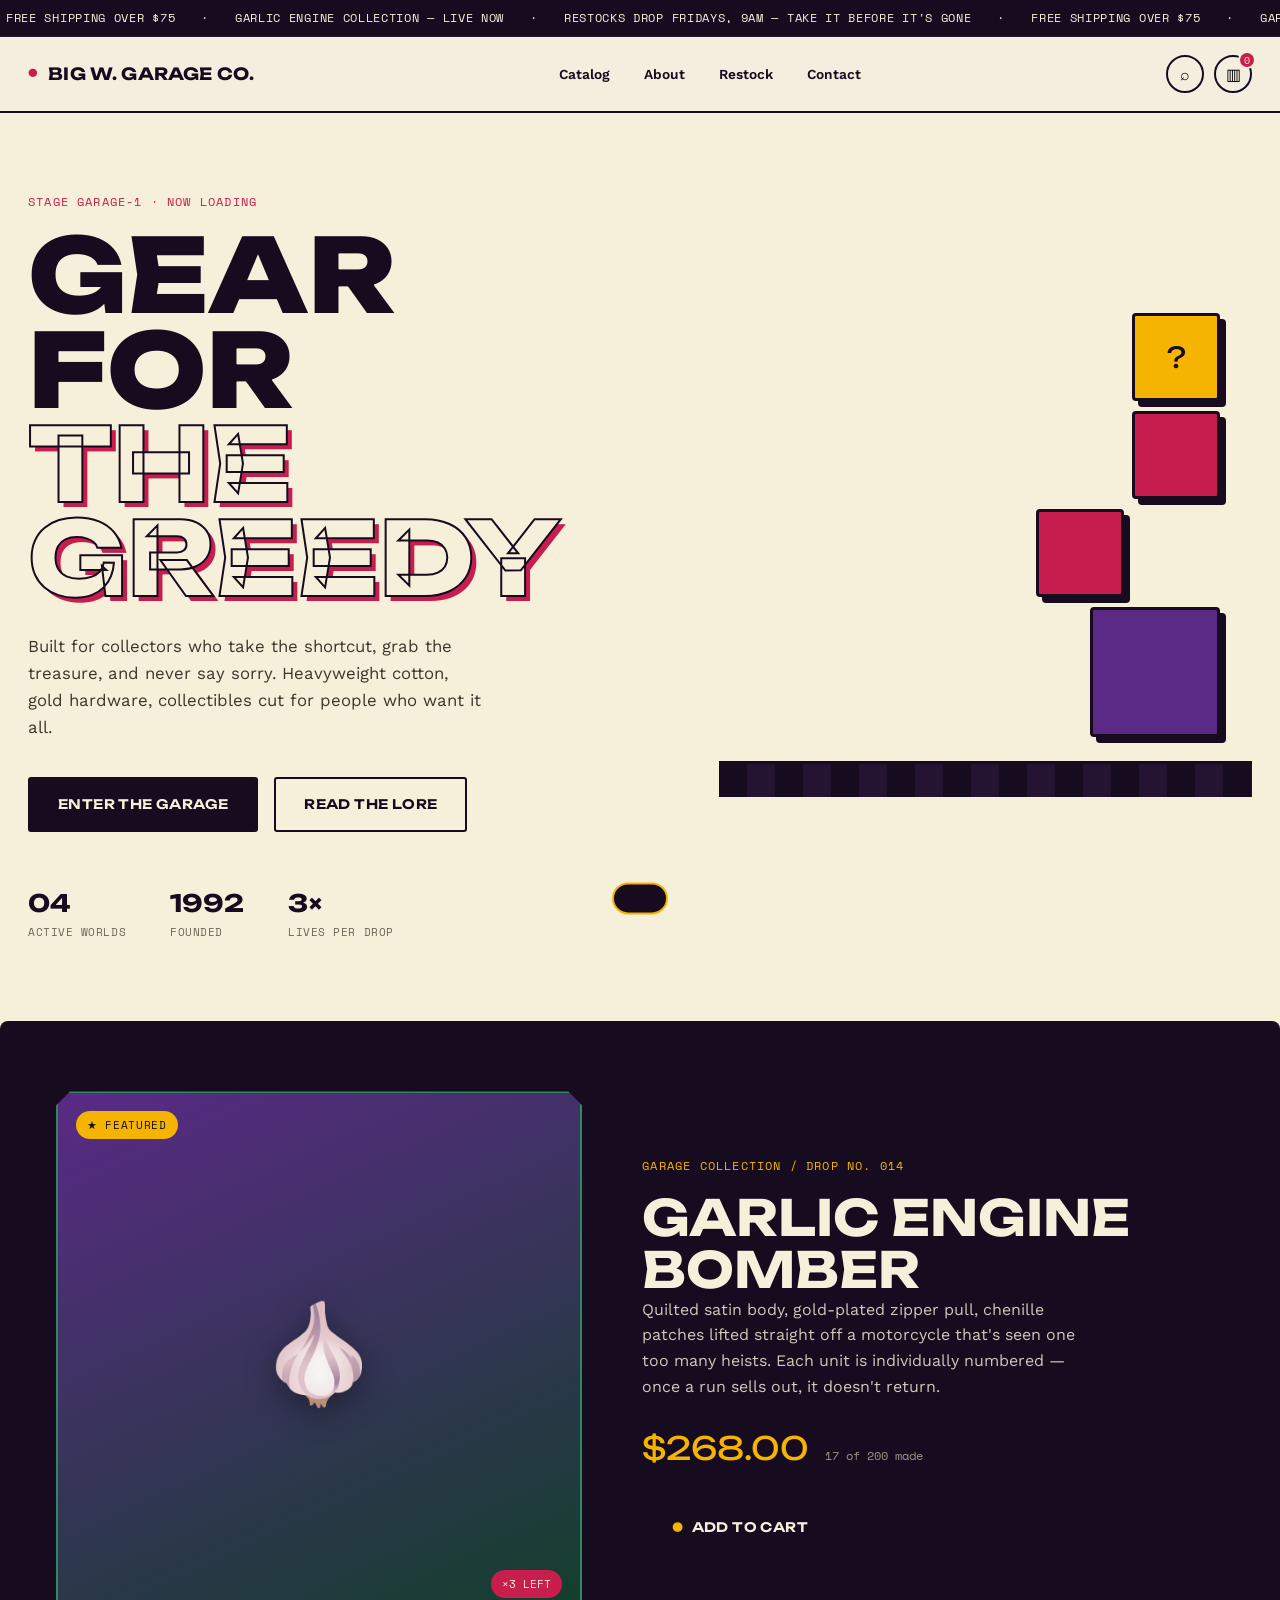
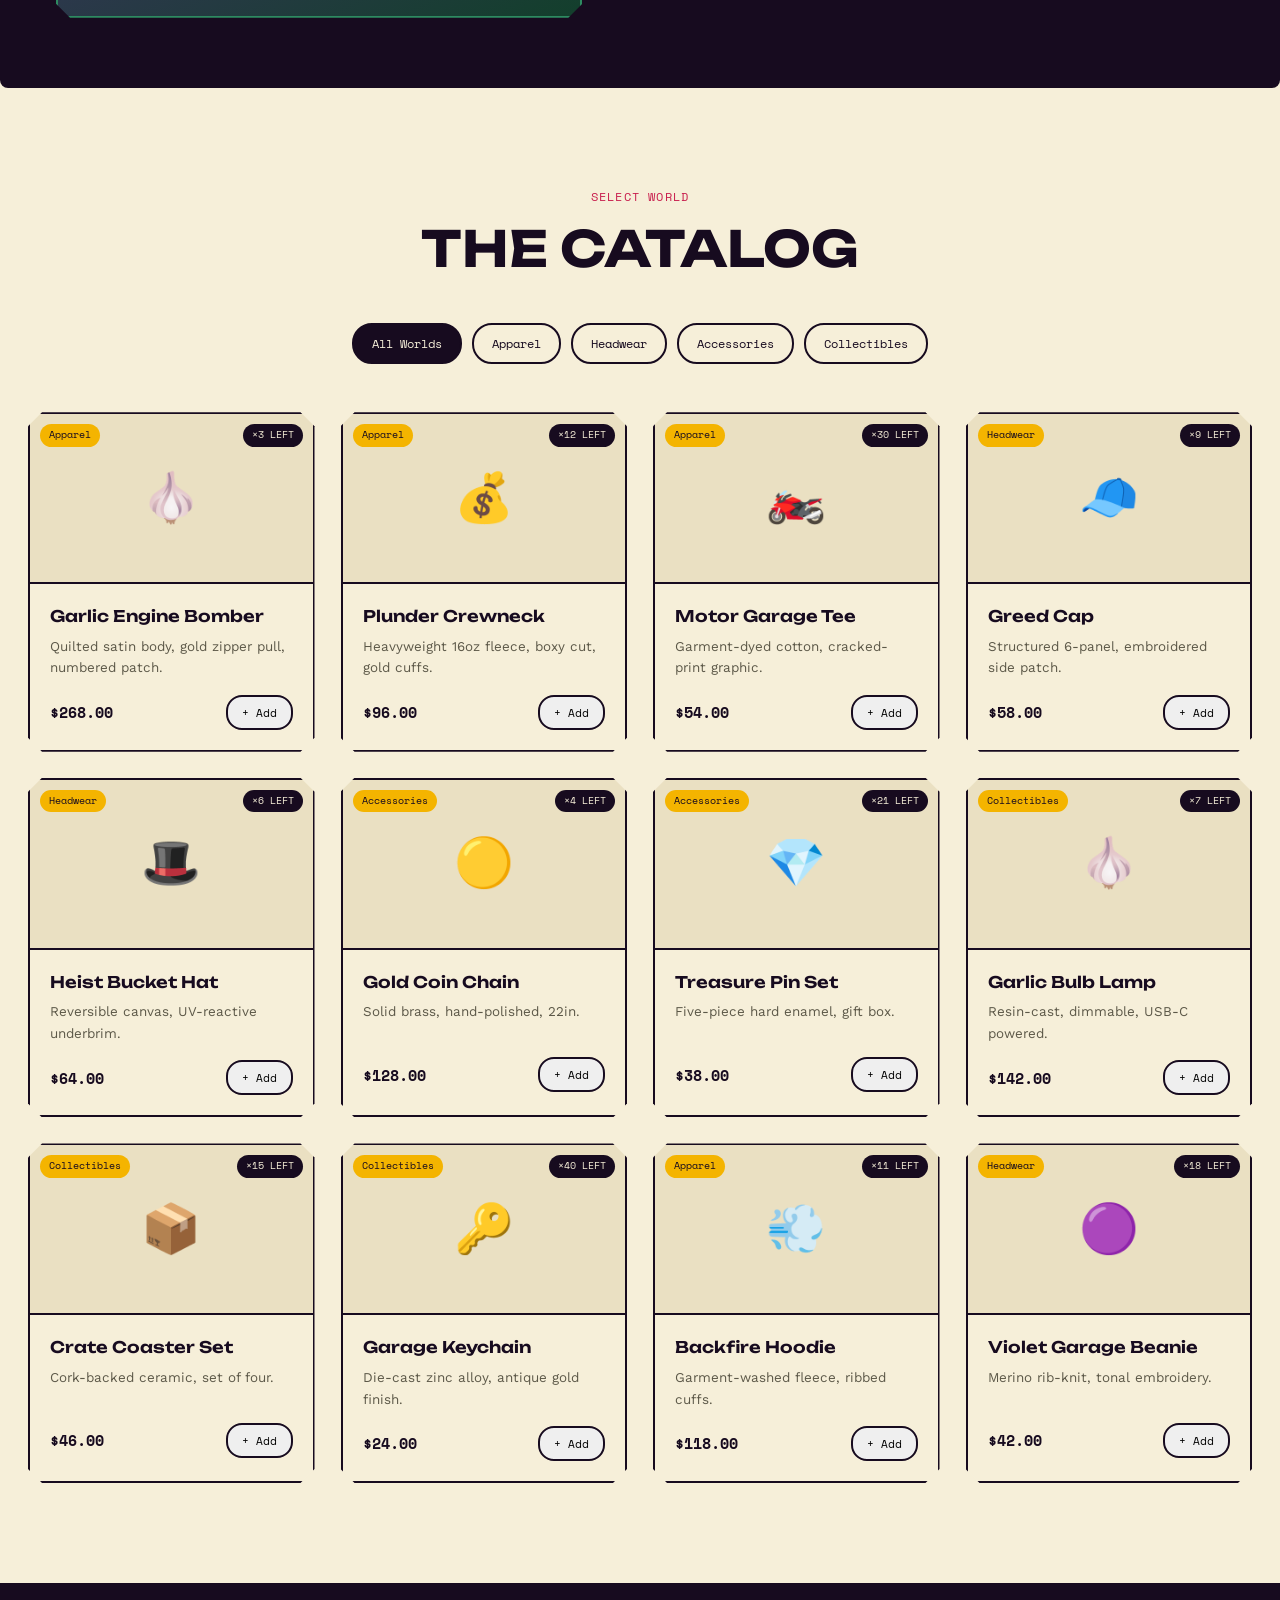
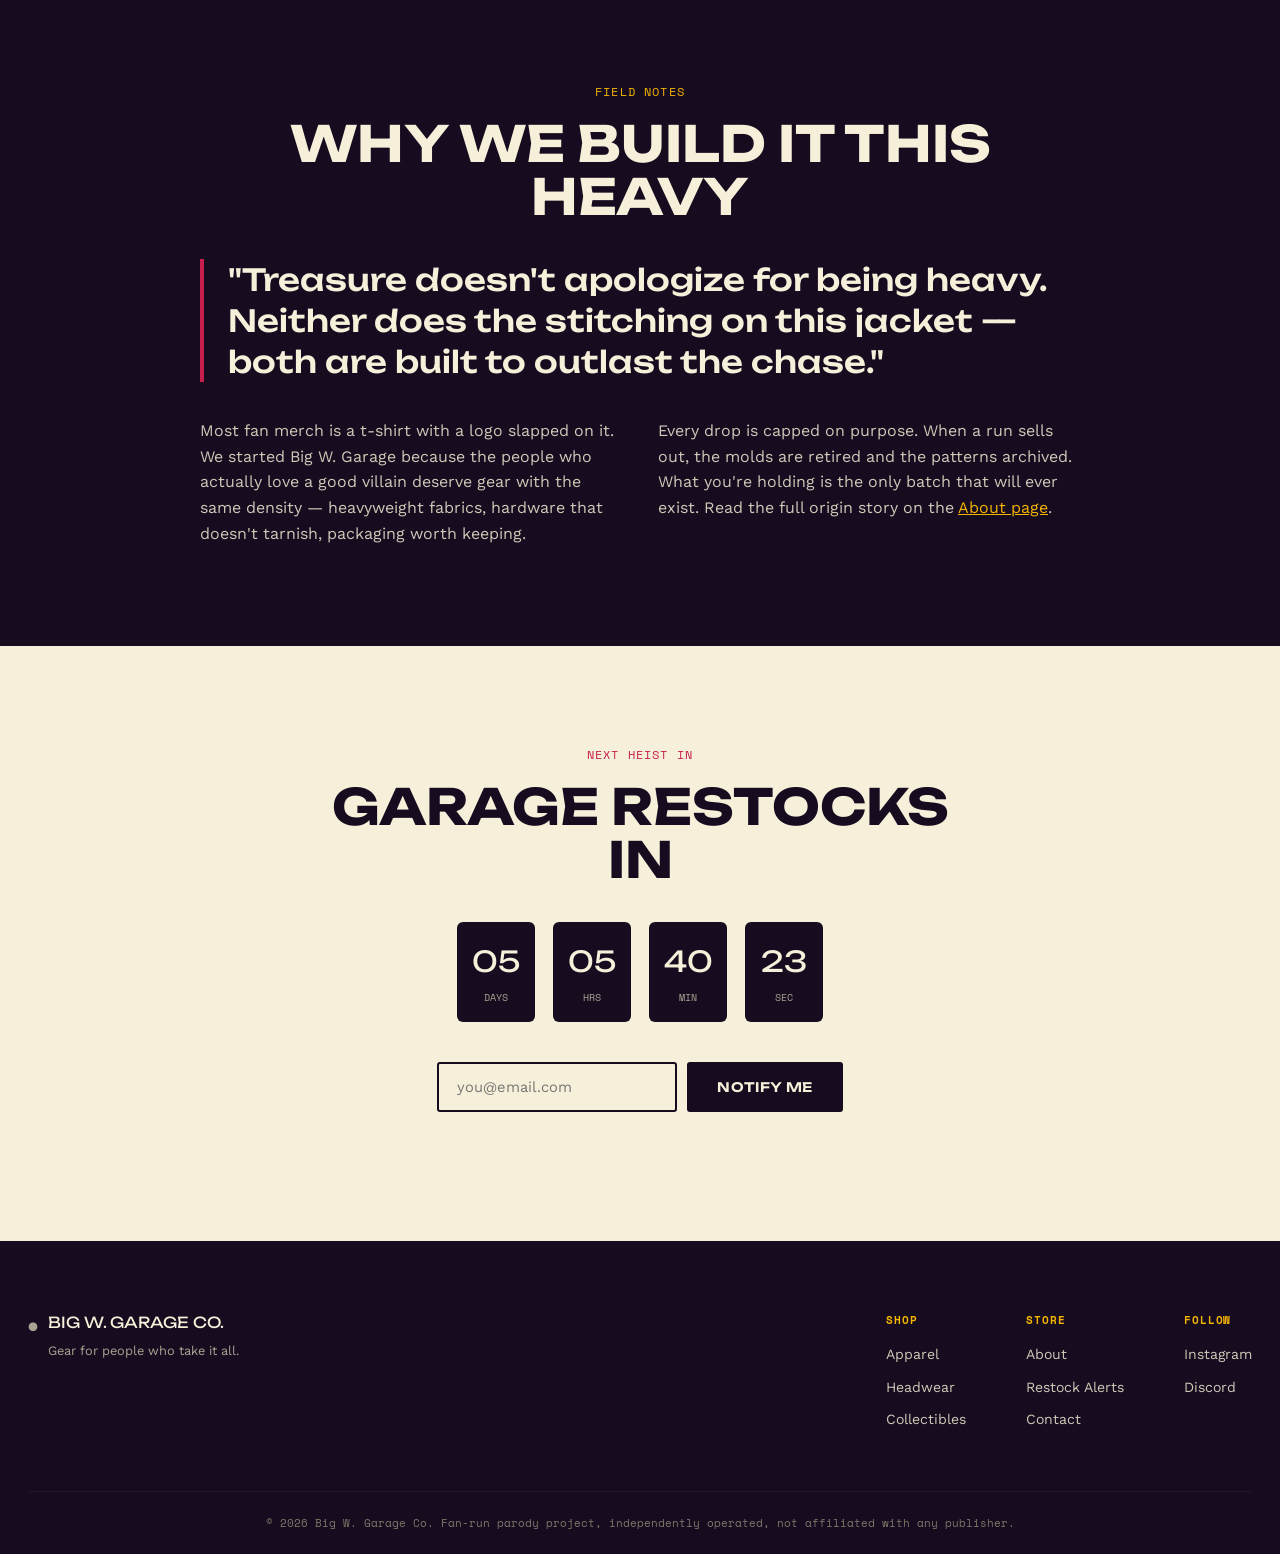
==== commit 65692a36: "comment out mobile nav" ====
--- a/index.html
+++ b/index.html
@@ -68,7 +68,7 @@
 </header>
 
 <!-- MOBILE NAV -->
-<nav class="mobile-nav" id="mobileNav" aria-label="Mobile" hidden>
+<nav class="mobile-nav" id="mobileNav" aria-label="Mobile" hidden style="display: none;">
   <a href="catalog.html">Catalog</a>
   <a href="about.html">About</a>
   <a href="#restock">Restock</a>
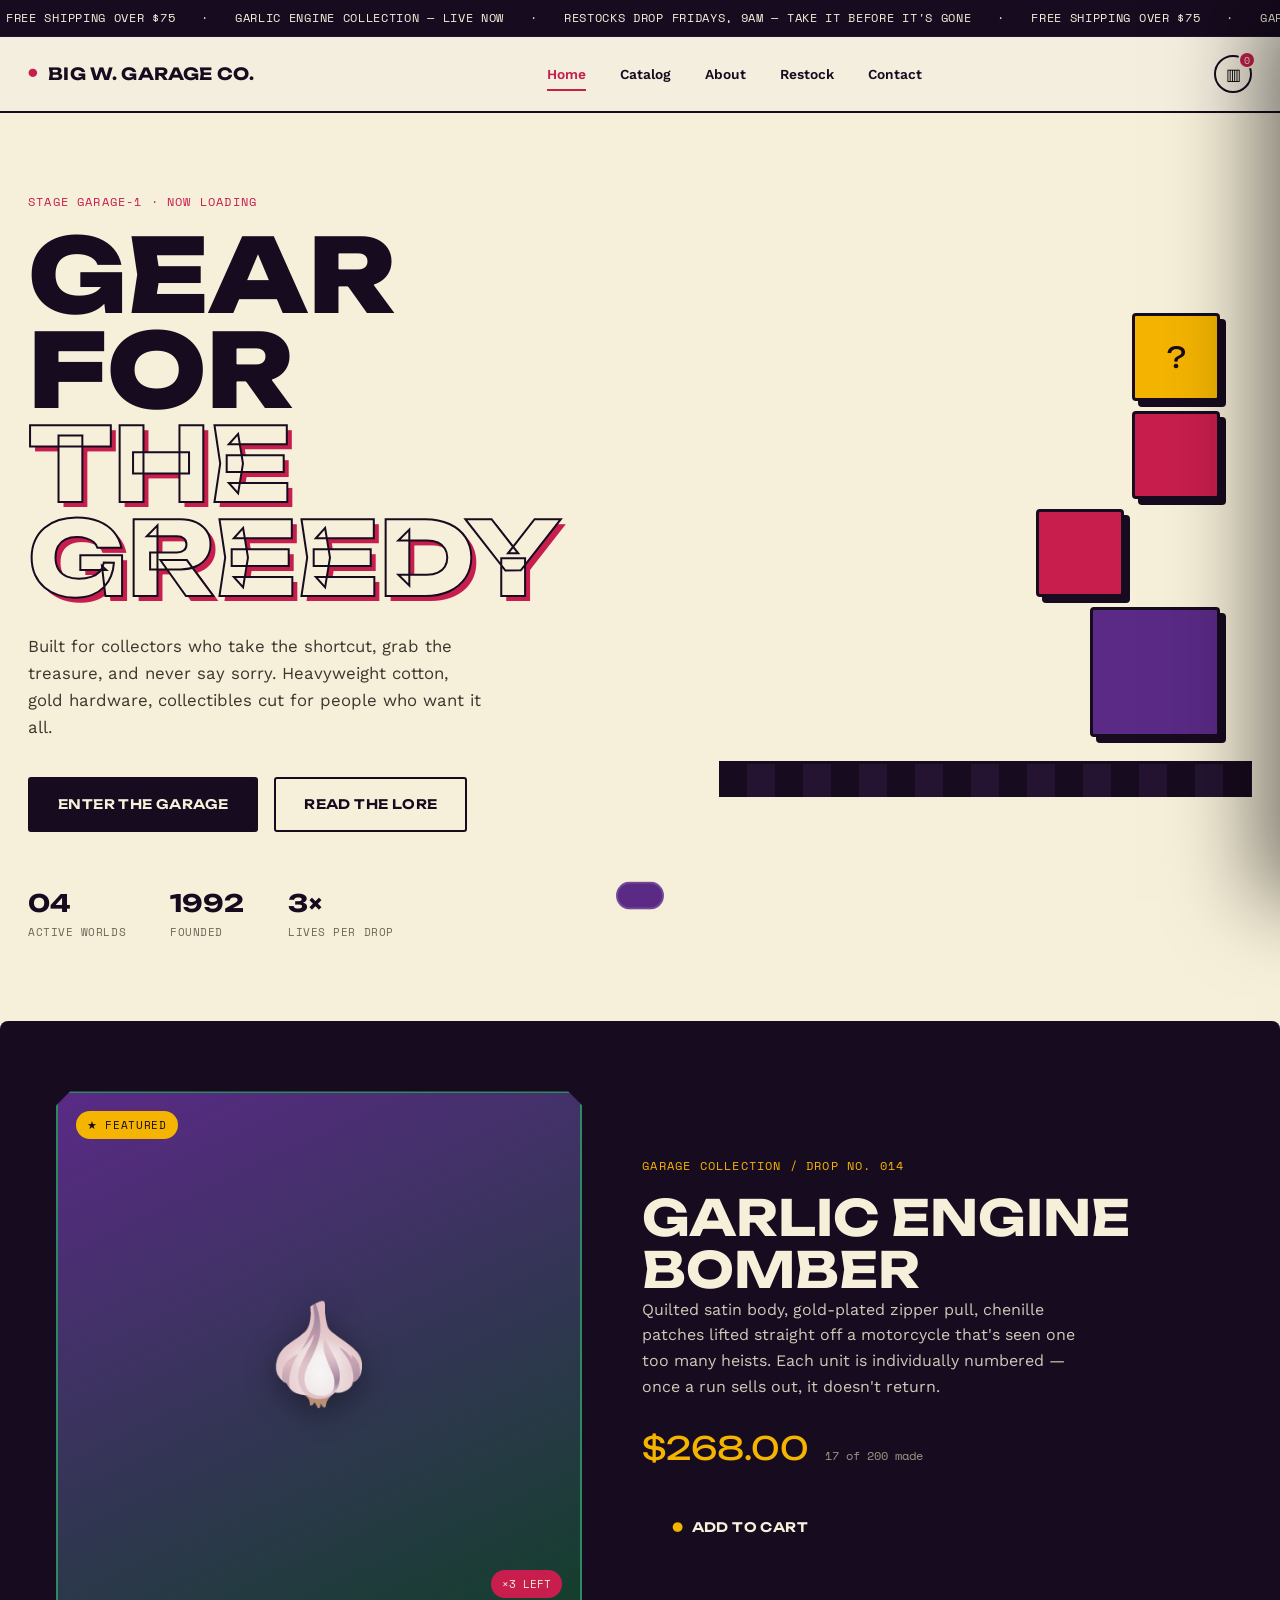
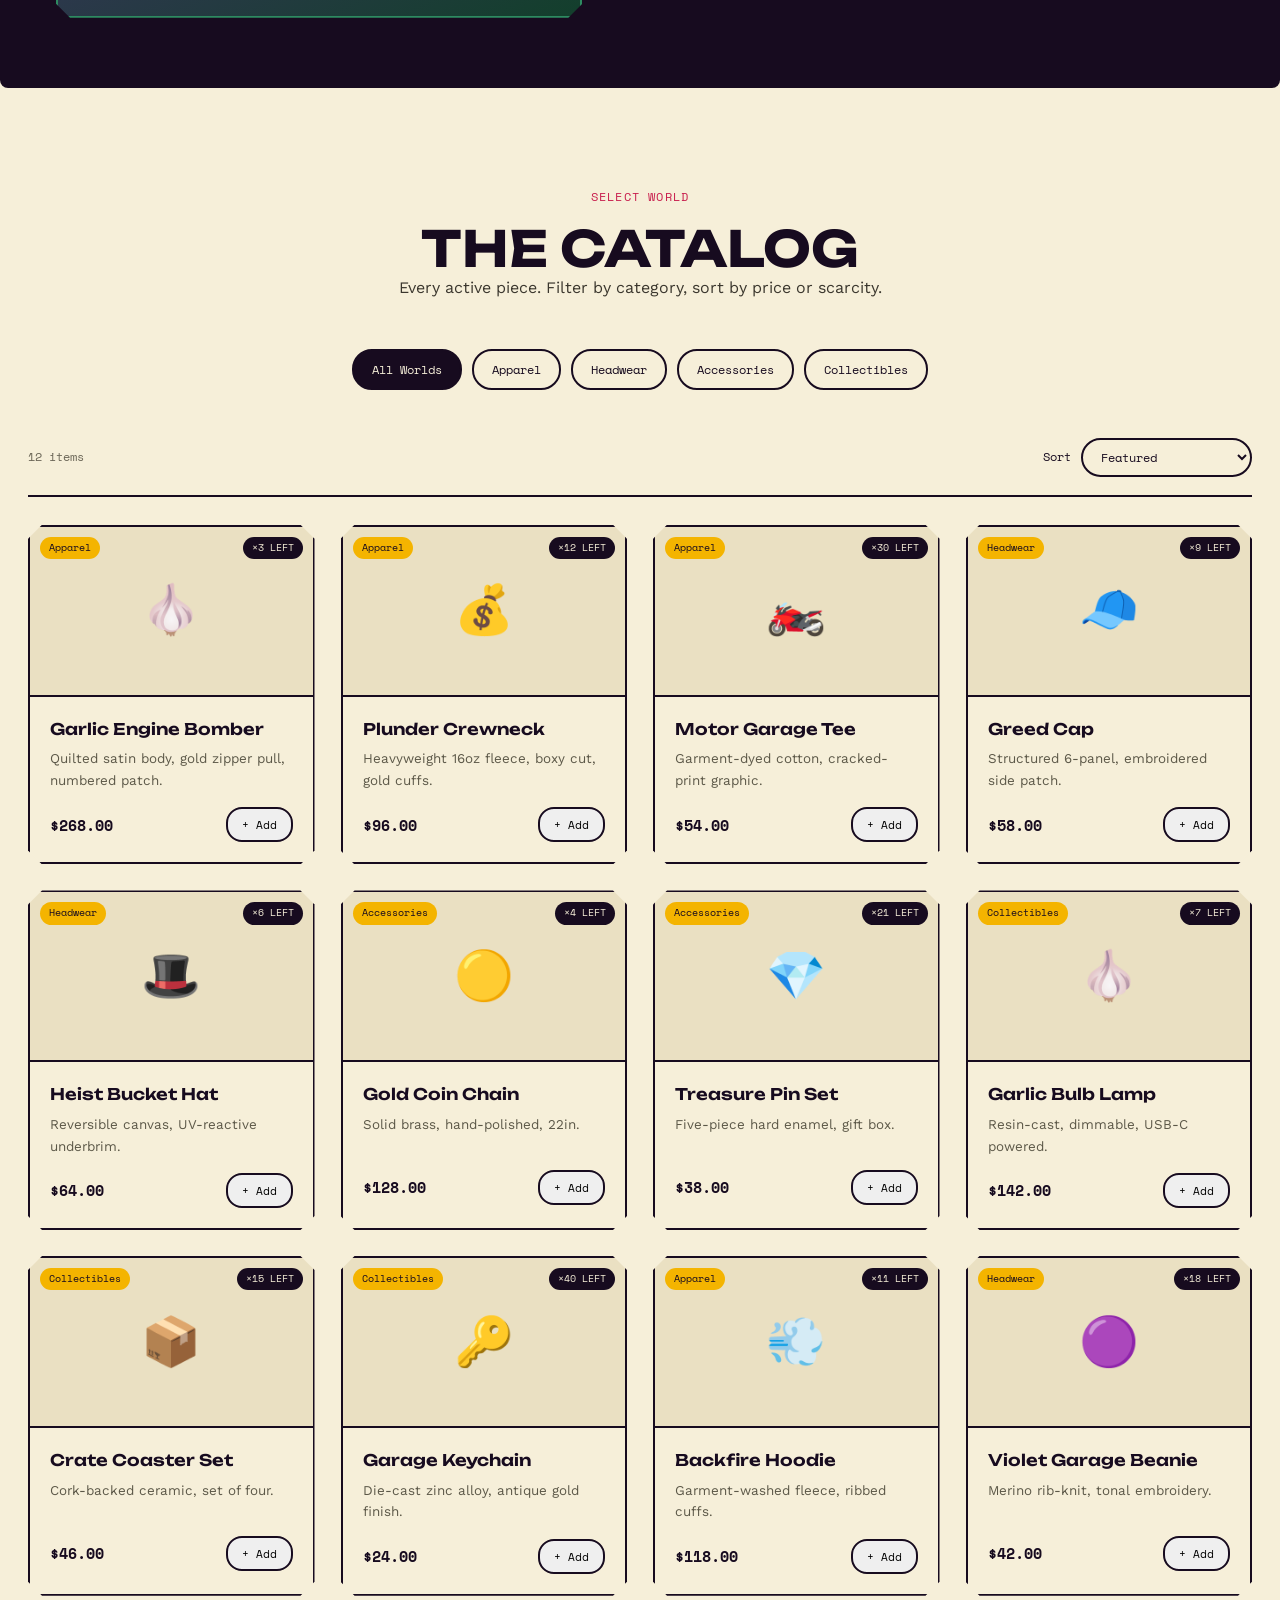
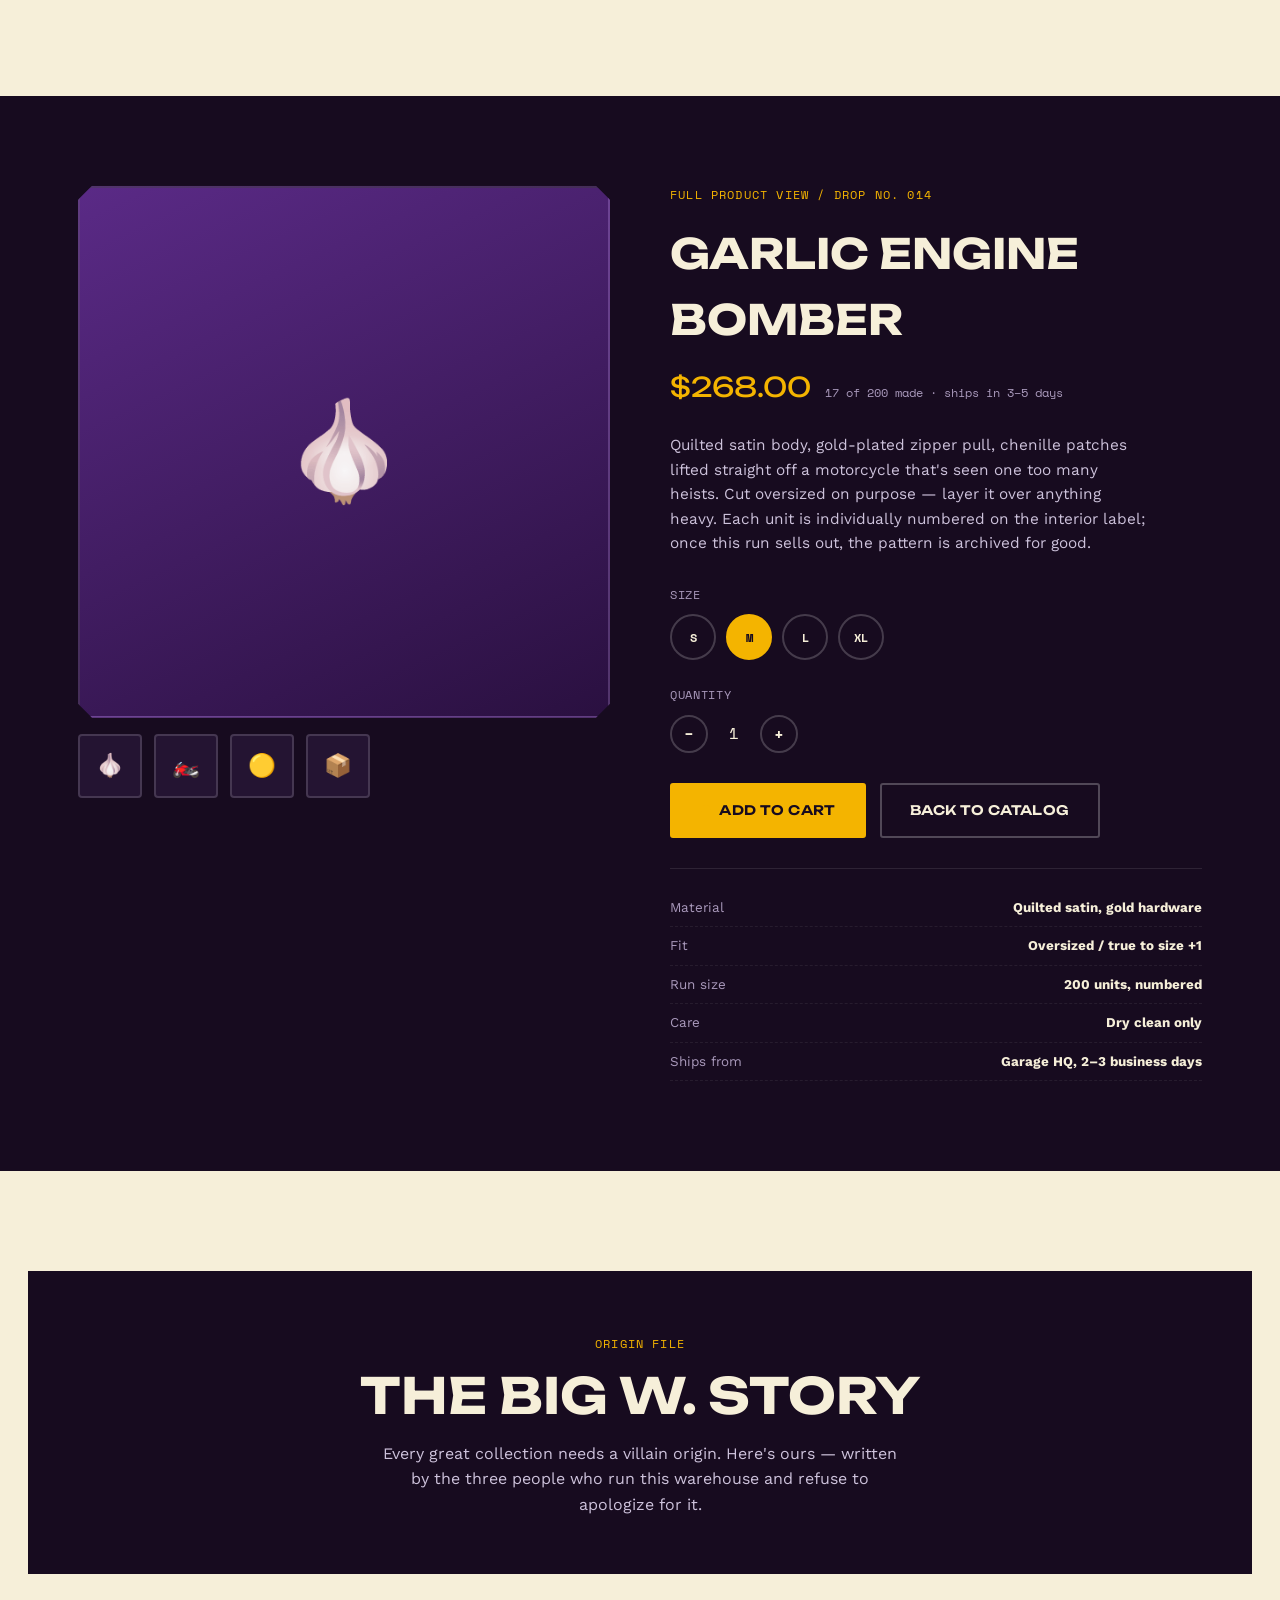
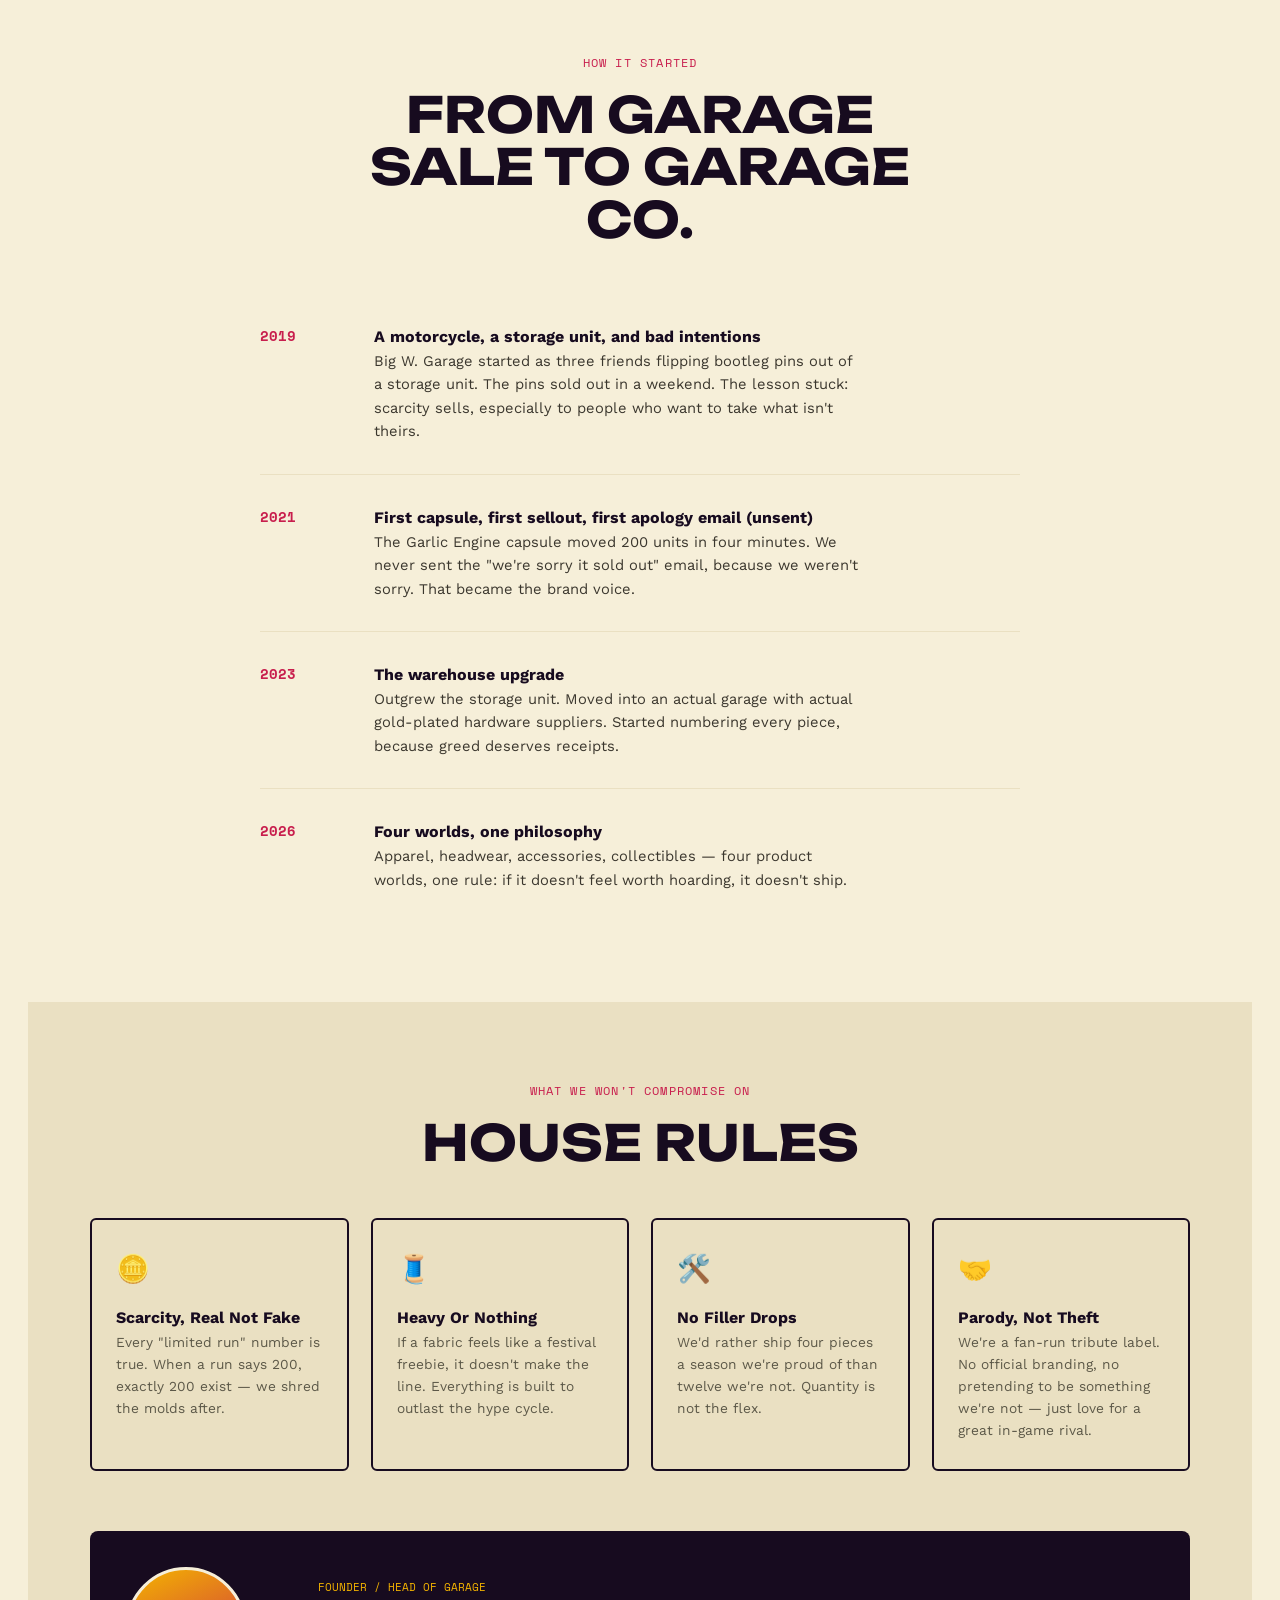
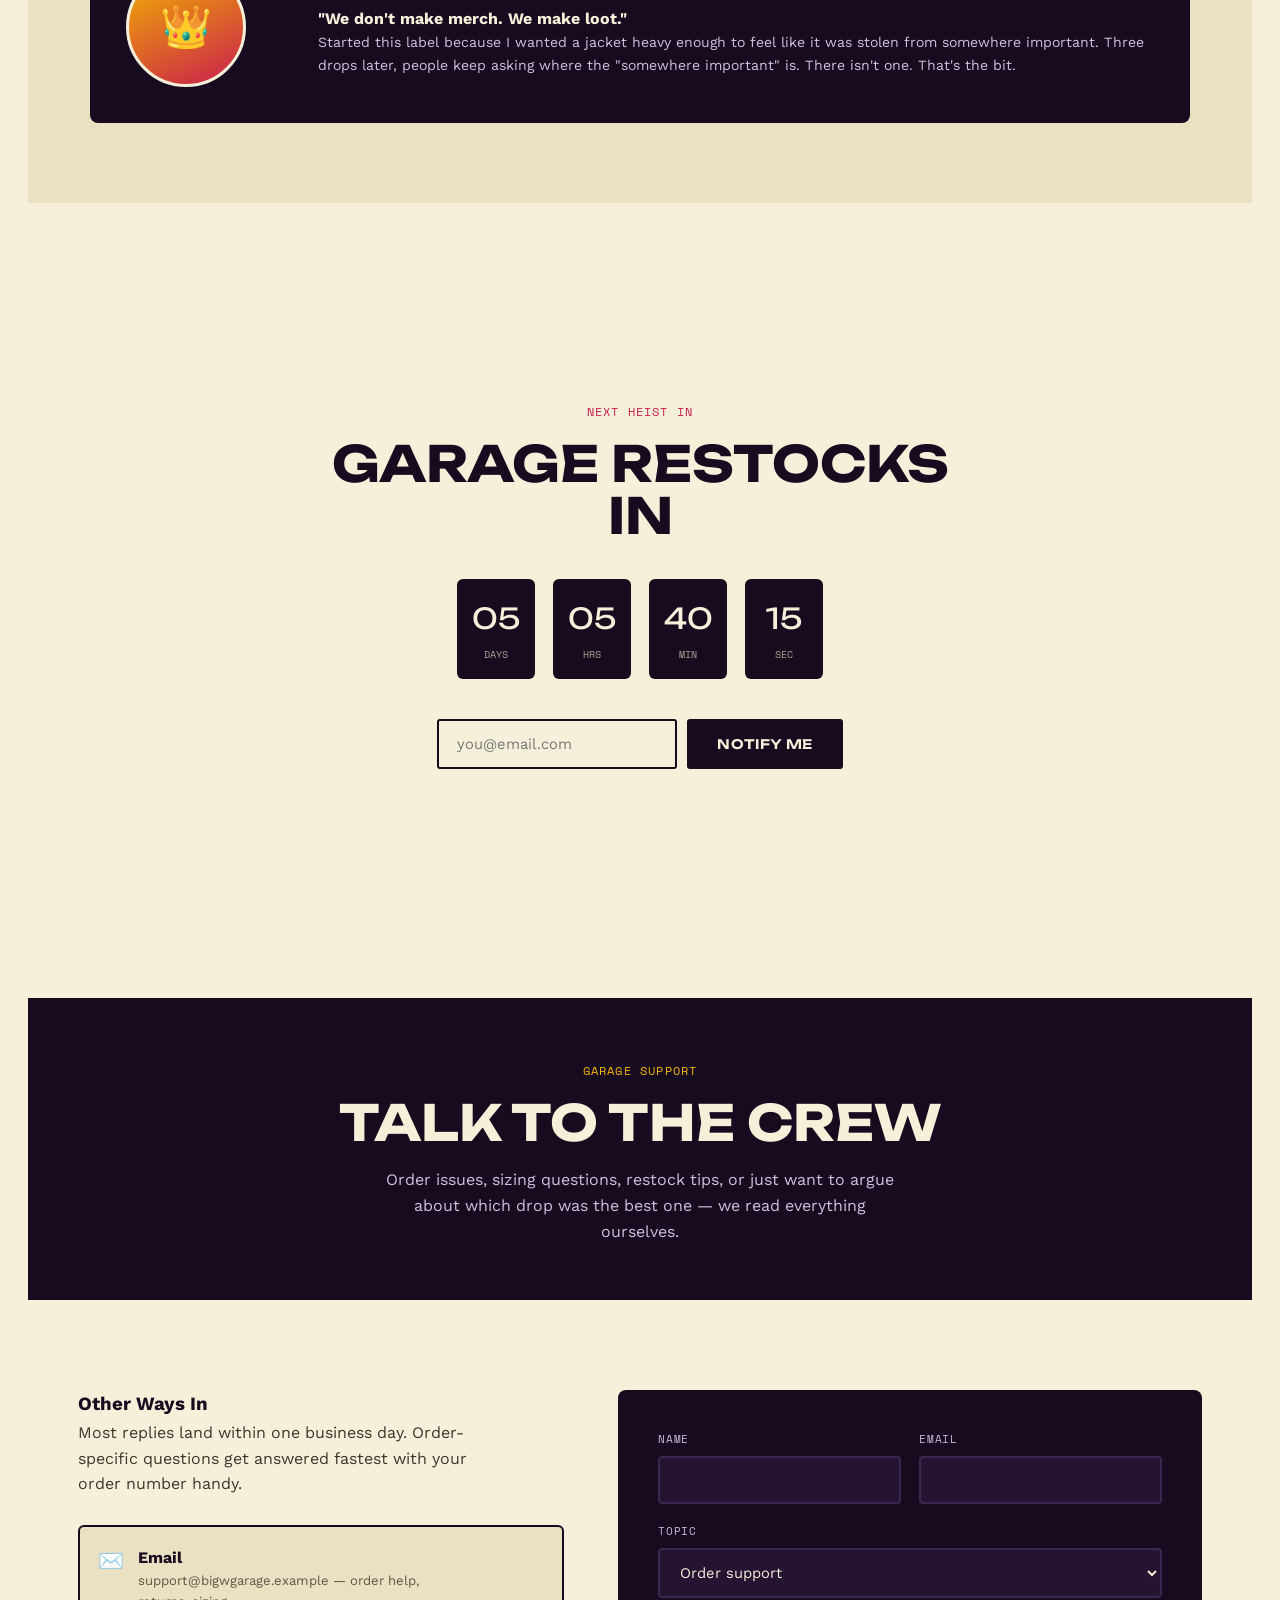
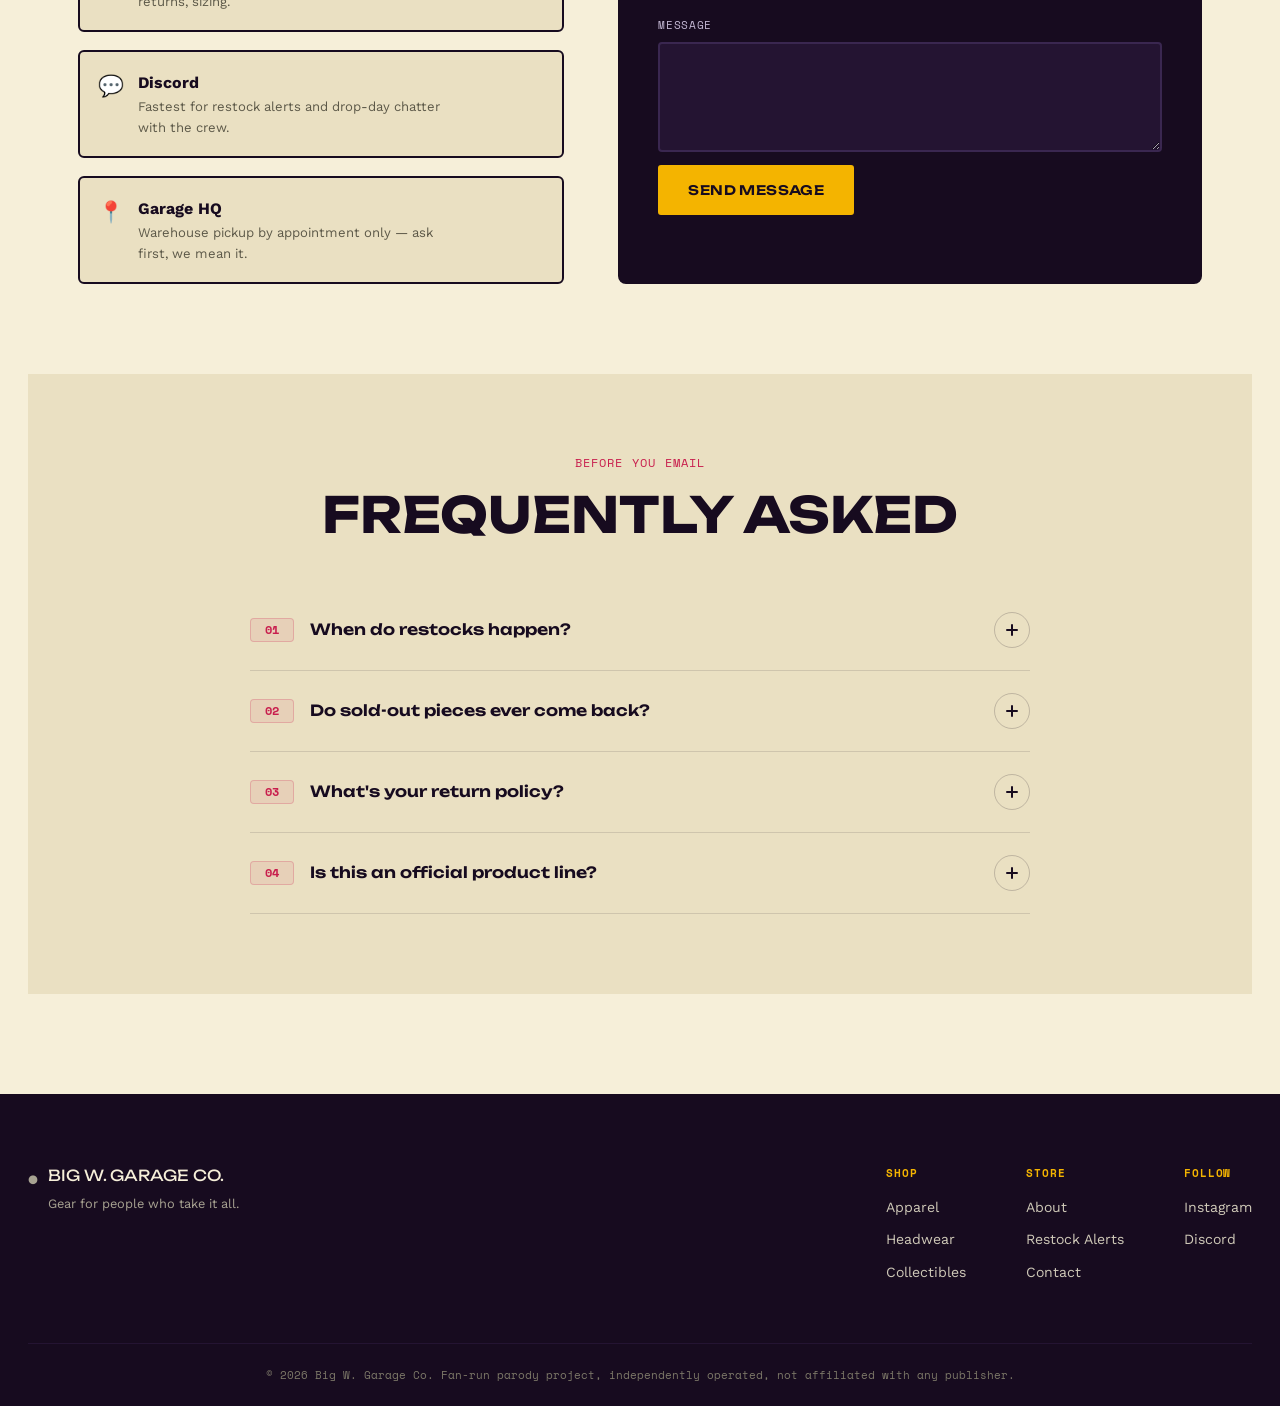
==== commit a49b0779: "fix: completely" ====
--- a/index.html
+++ b/index.html
@@ -6,11 +6,9 @@
 <title>BIG W. GARAGE CO. — Gear for Greedy Collectors</title>
 <meta name="description" content="Limited-run apparel, headwear and collectibles for greedy collectors. Parody fan merch — new drops weekly.">
 <meta name="theme-color" content="#170B1F">
-
 <meta property="og:title" content="BIG W. GARAGE CO. — Gear for Greedy Collectors">
 <meta property="og:description" content="Limited-run apparel, headwear and collectibles for greedy collectors. Parody fan merch.">
 <meta property="og:type" content="website">
-
 <link rel="preconnect" href="https://fonts.googleapis.com">
 <link rel="preconnect" href="https://fonts.gstatic.com" crossorigin>
 <link href="https://fonts.googleapis.com/css2?family=Unbounded:wght@400;600;700;800;900&family=Work+Sans:wght@400;500;600;700&family=Space+Mono:wght@400;700&display=swap" rel="stylesheet">
@@ -19,66 +17,48 @@
 <body>
 
 <a class="skip-link" href="#main">Skip to content</a>
-
 <div class="power-meter" id="powerMeter" aria-hidden="true"></div>
 
-<!-- ANNOUNCEMENT MARQUEE -->
+<!-- MARQUEE -->
 <div class="marquee" role="note" aria-label="Store announcements">
   <div class="marquee-track">
-    <span>FREE SHIPPING OVER $75</span>
-    <span>·</span>
-    <span>GARLIC ENGINE COLLECTION — LIVE NOW</span>
-    <span>·</span>
-    <span>RESTOCKS DROP FRIDAYS, 9AM — TAKE IT BEFORE IT'S GONE</span>
-    <span>·</span>
-    <span>FREE SHIPPING OVER $75</span>
-    <span>·</span>
-    <span>GARLIC ENGINE COLLECTION — LIVE NOW</span>
-    <span>·</span>
-    <span>RESTOCKS DROP FRIDAYS, 9AM — TAKE IT BEFORE IT'S GONE</span>
-    <span>·</span>
+    <span>FREE SHIPPING OVER $75</span><span>·</span>
+    <span>GARLIC ENGINE COLLECTION — LIVE NOW</span><span>·</span>
+    <span>RESTOCKS DROP FRIDAYS, 9AM — TAKE IT BEFORE IT'S GONE</span><span>·</span>
+    <span>FREE SHIPPING OVER $75</span><span>·</span>
+    <span>GARLIC ENGINE COLLECTION — LIVE NOW</span><span>·</span>
+    <span>RESTOCKS DROP FRIDAYS, 9AM — TAKE IT BEFORE IT'S GONE</span><span>·</span>
   </div>
 </div>
 
 <!-- HEADER -->
 <header class="site-header" id="siteHeader">
   <div class="header-inner">
-    <a href="index.html" class="brand">
+    <a href="#home" class="brand">
       <span class="brand-mark" aria-hidden="true">●</span>
       BIG W. GARAGE CO.
     </a>
-
     <nav class="primary-nav" aria-label="Primary">
-      <a href="catalog.html">Catalog</a>
-      <a href="about.html">About</a>
+      <a href="#home">Home</a>
+      <a href="#catalog">Catalog</a>
+      <a href="#about">About</a>
       <a href="#restock">Restock</a>
-      <a href="contact.html">Contact</a>
+      <a href="#contact">Contact</a>
     </nav>
-
     <div class="header-actions">
-      <button class="icon-btn" aria-label="Search the catalog">⌕</button>
       <button class="icon-btn cart-btn" id="cartBtn" aria-label="Cart, 0 items">
         ▥<span class="cart-count" id="cartCount">0</span>
       </button>
-      <button class="menu-toggle" id="menuToggle" aria-label="Open menu" aria-expanded="false" aria-controls="mobileNav">
-        <span></span><span></span><span></span>
-      </button>
     </div>
   </div>
 </header>
 
-<!-- MOBILE NAV -->
-<nav class="mobile-nav" id="mobileNav" aria-label="Mobile" hidden style="display: none;">
-  <a href="catalog.html">Catalog</a>
-  <a href="about.html">About</a>
-  <a href="#restock">Restock</a>
-  <a href="contact.html">Contact</a>
-</nav>
-
 <main id="main">
 
-  <!-- HERO -->
-  <section class="hero" aria-labelledby="hero-heading">
+  <!-- ════════════════════════════════════
+       HOME
+       ════════════════════════════════════ -->
+  <section class="hero" id="home" aria-labelledby="hero-heading">
     <div class="hero-copy">
       <p class="eyebrow">STAGE GARAGE-1 · NOW LOADING</p>
       <h1 id="hero-heading" class="hero-title">
@@ -92,8 +72,8 @@
         who want it all.
       </p>
       <div class="hero-actions">
-        <a href="catalog.html" class="btn btn-primary">Enter the Garage</a>
-        <a href="about.html" class="btn btn-ghost">Read the Lore</a>
+        <a href="#catalog" class="btn btn-primary">Enter the Garage</a>
+        <a href="#about" class="btn btn-ghost">Read the Lore</a>
       </div>
       <ul class="hero-stats" aria-label="Store stats">
         <li><strong>04</strong><span>Active Worlds</span></li>
@@ -101,12 +81,9 @@
         <li><strong>3×</strong><span>Lives Per Drop</span></li>
       </ul>
     </div>
-
     <div class="hero-art" aria-hidden="true">
       <div class="block-stack">
-        <div class="block block-coin">
-          <span>?</span>
-        </div>
+        <div class="block block-coin"><span>?</span></div>
         <div class="block block-brick"></div>
         <div class="block block-brick"></div>
         <div class="block block-pipe"></div>
@@ -124,7 +101,6 @@
         <span class="featured-lives">×3 LEFT</span>
       </div>
     </div>
-
     <div class="featured-copy reveal">
       <p class="eyebrow">GARAGE COLLECTION / DROP NO. 014</p>
       <h2 id="featured-heading" class="section-title">Garlic Engine Bomber</h2>
@@ -143,51 +119,193 @@
     </div>
   </section>
 
-  <!-- CATALOG -->
+  <!-- ════════════════════════════════════
+       CATALOG
+       ════════════════════════════════════ -->
   <section class="catalog" id="catalog" aria-labelledby="catalog-heading">
     <div class="section-head reveal">
       <p class="eyebrow">SELECT WORLD</p>
       <h2 id="catalog-heading" class="section-title">The Catalog</h2>
+      <p class="section-desc">Every active piece. Filter by category, sort by price or scarcity.</p>
     </div>
 
     <div class="world-tabs" id="worldTabs" role="tablist" aria-label="Filter by world">
-      <button class="world-tab active" data-world="all" role="tab" aria-selected="true">All Worlds</button>
-      <button class="world-tab" data-world="apparel" role="tab" aria-selected="false">Apparel</button>
-      <button class="world-tab" data-world="headwear" role="tab" aria-selected="false">Headwear</button>
-      <button class="world-tab" data-world="accessories" role="tab" aria-selected="false">Accessories</button>
-      <button class="world-tab" data-world="collectibles" role="tab" aria-selected="false">Collectibles</button>
+      <button class="world-tab active" data-world="all"          role="tab" aria-selected="true">All Worlds</button>
+      <button class="world-tab"        data-world="apparel"      role="tab" aria-selected="false">Apparel</button>
+      <button class="world-tab"        data-world="headwear"     role="tab" aria-selected="false">Headwear</button>
+      <button class="world-tab"        data-world="accessories"  role="tab" aria-selected="false">Accessories</button>
+      <button class="world-tab"        data-world="collectibles" role="tab" aria-selected="false">Collectibles</button>
+    </div>
+
+    <div class="catalog-controls">
+      <p class="results-count" id="resultsCount">12 items</p>
+      <div class="sort-control">
+        <label for="sortSelect">Sort</label>
+        <select id="sortSelect">
+          <option value="featured">Featured</option>
+          <option value="price-asc">Price: Low → High</option>
+          <option value="price-desc">Price: High → Low</option>
+          <option value="scarce">Most Scarce</option>
+        </select>
+      </div>
     </div>
 
     <div class="product-grid" id="productGrid"><!-- injected by script.js --></div>
   </section>
 
-  <!-- COLLECTOR NOTES / EDITORIAL -->
-  <section class="lore" id="lore" aria-labelledby="lore-heading">
-    <div class="lore-inner">
-      <p class="eyebrow">FIELD NOTES</p>
-      <h2 id="lore-heading" class="section-title">Why We Build It This Heavy</h2>
-      <blockquote class="pull-quote">
-        "Treasure doesn't apologize for being heavy. Neither does the stitching
-        on this jacket — both are built to outlast the chase."
-      </blockquote>
-      <div class="lore-grid">
-        <p class="body-text">
-          Most fan merch is a t-shirt with a logo slapped on it. We started
-          Big W. Garage because the people who actually love a good villain
-          deserve gear with the same density — heavyweight fabrics, hardware
-          that doesn't tarnish, packaging worth keeping.
+  <!-- PRODUCT SPOTLIGHT -->
+  <section class="product-spotlight" id="product" aria-labelledby="spotlight-heading">
+    <article class="product-detail">
+      <div class="detail-gallery reveal">
+        <div class="gallery-main"><span aria-hidden="true">🧄</span></div>
+        <div class="gallery-thumbs" role="group" aria-label="Product views">
+          <button class="gallery-thumb" aria-label="View front">🧄</button>
+          <button class="gallery-thumb" aria-label="View back">🏍️</button>
+          <button class="gallery-thumb" aria-label="View hardware detail">🟡</button>
+          <button class="gallery-thumb" aria-label="View packaging">📦</button>
+        </div>
+      </div>
+      <div class="detail-copy reveal">
+        <p class="eyebrow">FULL PRODUCT VIEW / DROP NO. 014</p>
+        <h2 id="spotlight-heading" class="detail-title">Garlic Engine Bomber</h2>
+        <div class="detail-price-row">
+          <span class="detail-price">$268.00</span>
+          <span class="detail-meta">17 of 200 made · ships in 3–5 days</span>
+        </div>
+        <p class="detail-desc">
+          Quilted satin body, gold-plated zipper pull, chenille patches lifted
+          straight off a motorcycle that's seen one too many heists. Cut oversized
+          on purpose — layer it over anything heavy. Each unit is individually
+          numbered on the interior label; once this run sells out, the pattern
+          is archived for good.
         </p>
-        <p class="body-text">
-          Every drop is capped on purpose. When a run sells out, the molds
-          are retired and the patterns archived. What you're holding is the
-          only batch that will ever exist. Read the full origin story on the
-          <a href="about.html" style="color:var(--coin);text-decoration:underline;">About page</a>.
-        </p>
-      </div>
-    </div>
-  </section>
-
-  <!-- RESTOCK COUNTDOWN -->
+        <div class="option-group">
+          <span class="option-label">Size</span>
+          <div class="size-options" role="group" aria-label="Select size">
+            <button class="size-option">S</button>
+            <button class="size-option selected">M</button>
+            <button class="size-option">L</button>
+            <button class="size-option">XL</button>
+          </div>
+        </div>
+        <div class="option-group">
+          <span class="option-label">Quantity</span>
+          <div class="qty-row">
+            <button class="qty-btn" id="qtyMinus" aria-label="Decrease quantity">−</button>
+            <span class="qty-value" id="qtyValue">1</span>
+            <button class="qty-btn" id="qtyPlus" aria-label="Increase quantity">+</button>
+          </div>
+        </div>
+        <div class="detail-actions">
+          <button class="btn btn-primary add-to-cart" data-name="Garlic Engine Bomber" data-price="268">
+            <span class="coin-icon" aria-hidden="true">●</span> Add to Cart
+          </button>
+          <a href="#catalog" class="btn btn-ghost">Back to Catalog</a>
+        </div>
+        <ul class="detail-info-list">
+          <li><span>Material</span><strong>Quilted satin, gold hardware</strong></li>
+          <li><span>Fit</span><strong>Oversized / true to size +1</strong></li>
+          <li><span>Run size</span><strong>200 units, numbered</strong></li>
+          <li><span>Care</span><strong>Dry clean only</strong></li>
+          <li><span>Ships from</span><strong>Garage HQ, 2–3 business days</strong></li>
+        </ul>
+      </div>
+    </article>
+  </section>
+
+  <!-- ════════════════════════════════════
+       ABOUT
+       ════════════════════════════════════ -->
+  <section class="about-page" id="about" aria-labelledby="about-heading">
+
+    <div class="page-hero">
+      <p class="eyebrow">ORIGIN FILE</p>
+      <h2 id="about-heading" class="section-title">The Big W. Story</h2>
+      <p class="page-sub">
+        Every great collection needs a villain origin. Here's ours — written by
+        the three people who run this warehouse and refuse to apologize for it.
+      </p>
+    </div>
+
+    <div class="about-inner">
+      <div class="section-head reveal">
+        <p class="eyebrow">HOW IT STARTED</p>
+        <h3 class="section-title">From Garage Sale to Garage Co.</h3>
+      </div>
+      <div class="timeline">
+        <div class="timeline-item reveal">
+          <span class="timeline-year">2019</span>
+          <div class="timeline-body">
+            <h4>A motorcycle, a storage unit, and bad intentions</h4>
+            <p>Big W. Garage started as three friends flipping bootleg pins out of a storage unit. The pins sold out in a weekend. The lesson stuck: scarcity sells, especially to people who want to take what isn't theirs.</p>
+          </div>
+        </div>
+        <div class="timeline-item reveal">
+          <span class="timeline-year">2021</span>
+          <div class="timeline-body">
+            <h4>First capsule, first sellout, first apology email (unsent)</h4>
+            <p>The Garlic Engine capsule moved 200 units in four minutes. We never sent the "we're sorry it sold out" email, because we weren't sorry. That became the brand voice.</p>
+          </div>
+        </div>
+        <div class="timeline-item reveal">
+          <span class="timeline-year">2023</span>
+          <div class="timeline-body">
+            <h4>The warehouse upgrade</h4>
+            <p>Outgrew the storage unit. Moved into an actual garage with actual gold-plated hardware suppliers. Started numbering every piece, because greed deserves receipts.</p>
+          </div>
+        </div>
+        <div class="timeline-item reveal">
+          <span class="timeline-year">2026</span>
+          <div class="timeline-body">
+            <h4>Four worlds, one philosophy</h4>
+            <p>Apparel, headwear, accessories, collectibles — four product worlds, one rule: if it doesn't feel worth hoarding, it doesn't ship.</p>
+          </div>
+        </div>
+      </div>
+    </div>
+
+    <div class="values-band">
+      <div class="section-head reveal">
+        <p class="eyebrow">WHAT WE WON'T COMPROMISE ON</p>
+        <h3 class="section-title">House Rules</h3>
+      </div>
+      <div class="value-grid">
+        <div class="value-card reveal">
+          <span class="value-icon">🪙</span>
+          <h4>Scarcity, Real Not Fake</h4>
+          <p>Every "limited run" number is true. When a run says 200, exactly 200 exist — we shred the molds after.</p>
+        </div>
+        <div class="value-card reveal">
+          <span class="value-icon">🧵</span>
+          <h4>Heavy Or Nothing</h4>
+          <p>If a fabric feels like a festival freebie, it doesn't make the line. Everything is built to outlast the hype cycle.</p>
+        </div>
+        <div class="value-card reveal">
+          <span class="value-icon">🛠️</span>
+          <h4>No Filler Drops</h4>
+          <p>We'd rather ship four pieces a season we're proud of than twelve we're not. Quantity is not the flex.</p>
+        </div>
+        <div class="value-card reveal">
+          <span class="value-icon">🤝</span>
+          <h4>Parody, Not Theft</h4>
+          <p>We're a fan-run tribute label. No official branding, no pretending to be something we're not — just love for a great in-game rival.</p>
+        </div>
+      </div>
+      <div class="founder-strip reveal">
+        <div class="founder-avatar" aria-hidden="true">👑</div>
+        <div>
+          <span class="role">FOUNDER / HEAD OF GARAGE</span>
+          <h4>"We don't make merch. We make loot."</h4>
+          <p>Started this label because I wanted a jacket heavy enough to feel like it was stolen from somewhere important. Three drops later, people keep asking where the "somewhere important" is. There isn't one. That's the bit.</p>
+        </div>
+      </div>
+    </div>
+
+  </section>
+
+  <!-- ════════════════════════════════════
+       RESTOCK
+       ════════════════════════════════════ -->
   <section class="restock" id="restock" aria-labelledby="restock-heading">
     <p class="eyebrow">NEXT HEIST IN</p>
     <h2 id="restock-heading" class="section-title">Garage Restocks In</h2>
@@ -205,6 +323,130 @@
     <p class="form-status" id="formStatus" role="status"></p>
   </section>
 
+  <!-- ════════════════════════════════════
+       CONTACT
+       ════════════════════════════════════ -->
+  <section class="contact-page" id="contact" aria-labelledby="contact-page-heading">
+
+    <div class="page-hero">
+      <p class="eyebrow">GARAGE SUPPORT</p>
+      <h2 id="contact-page-heading" class="section-title">Talk To The Crew</h2>
+      <p class="page-sub">
+        Order issues, sizing questions, restock tips, or just want to argue
+        about which drop was the best one — we read everything ourselves.
+      </p>
+    </div>
+
+    <div class="contact-wrap">
+      <div class="contact-info">
+        <h3>Other Ways In</h3>
+        <p>Most replies land within one business day. Order-specific questions get answered fastest with your order number handy.</p>
+        <div class="contact-channels">
+          <div class="channel">
+            <span class="channel-icon" aria-hidden="true">✉️</span>
+            <div>
+              <h4>Email</h4>
+              <p>support@bigwgarage.example — order help, returns, sizing.</p>
+            </div>
+          </div>
+          <div class="channel">
+            <span class="channel-icon" aria-hidden="true">💬</span>
+            <div>
+              <h4>Discord</h4>
+              <p>Fastest for restock alerts and drop-day chatter with the crew.</p>
+            </div>
+          </div>
+          <div class="channel">
+            <span class="channel-icon" aria-hidden="true">📍</span>
+            <div>
+              <h4>Garage HQ</h4>
+              <p>Warehouse pickup by appointment only — ask first, we mean it.</p>
+            </div>
+          </div>
+        </div>
+      </div>
+
+      <form class="contact-form" id="contactForm" novalidate>
+        <div class="form-grid">
+          <div class="field">
+            <label for="cf-name">Name</label>
+            <input type="text" id="cf-name" name="name" required>
+          </div>
+          <div class="field">
+            <label for="cf-email">Email</label>
+            <input type="email" id="cf-email" name="email" required>
+          </div>
+          <div class="field full">
+            <label for="cf-topic">Topic</label>
+            <select id="cf-topic" name="topic">
+              <option>Order support</option>
+              <option>Sizing question</option>
+              <option>Restock alert request</option>
+              <option>Press / collab</option>
+              <option>Something else</option>
+            </select>
+          </div>
+          <div class="field full">
+            <label for="cf-message">Message</label>
+            <textarea id="cf-message" name="message" required></textarea>
+          </div>
+        </div>
+        <button type="submit" class="btn btn-primary">Send Message</button>
+        <p class="form-status" id="contactStatus" role="status"></p>
+      </form>
+    </div>
+
+    <div class="faq-band">
+      <div class="section-head reveal">
+        <p class="eyebrow">BEFORE YOU EMAIL</p>
+        <h3 class="section-title">Frequently Asked</h3>
+      </div>
+      <div class="faq-list">
+        <div class="faq-item reveal">
+          <button class="faq-question" aria-expanded="false">
+            <span class="faq-num">01</span>
+            <span class="faq-q-inner">When do restocks happen?</span>
+            <span class="faq-icon" aria-hidden="true"></span>
+          </button>
+          <div class="faq-answer" role="region">
+            <p>Fridays at 9AM, on the dot. We post a 24-hour warning on Discord. No early access, no exceptions — that's the whole point of a restock.</p>
+          </div>
+        </div>
+        <div class="faq-item reveal">
+          <button class="faq-question" aria-expanded="false">
+            <span class="faq-num">02</span>
+            <span class="faq-q-inner">Do sold-out pieces ever come back?</span>
+            <span class="faq-icon" aria-hidden="true"></span>
+          </button>
+          <div class="faq-answer" role="region">
+            <p>No. Every run is numbered and the molds get retired once it sells out. What's gone is gone — that scarcity is the entire design philosophy here.</p>
+          </div>
+        </div>
+        <div class="faq-item reveal">
+          <button class="faq-question" aria-expanded="false">
+            <span class="faq-num">03</span>
+            <span class="faq-q-inner">What's your return policy?</span>
+            <span class="faq-icon" aria-hidden="true"></span>
+          </button>
+          <div class="faq-answer" role="region">
+            <p>Unworn items in original packaging can be returned within 14 days. Numbered collectibles are final sale — treasure doesn't get refunded.</p>
+          </div>
+        </div>
+        <div class="faq-item reveal">
+          <button class="faq-question" aria-expanded="false">
+            <span class="faq-num">04</span>
+            <span class="faq-q-inner">Is this an official product line?</span>
+            <span class="faq-icon" aria-hidden="true"></span>
+          </button>
+          <div class="faq-answer" role="region">
+            <p>No — Big W. Garage Co. is an independent, fan-run parody label. We're not affiliated with or endorsed by any game publisher.</p>
+          </div>
+        </div>
+      </div>
+    </div>
+
+  </section>
+
 </main>
 
 <!-- FOOTER -->
@@ -217,15 +459,15 @@
     <div class="footer-cols">
       <div>
         <h3>Shop</h3>
-        <a href="catalog.html">Apparel</a>
-        <a href="catalog.html">Headwear</a>
-        <a href="catalog.html">Collectibles</a>
+        <a href="#catalog">Apparel</a>
+        <a href="#catalog">Headwear</a>
+        <a href="#catalog">Collectibles</a>
       </div>
       <div>
         <h3>Store</h3>
-        <a href="about.html">About</a>
+        <a href="#about">About</a>
         <a href="#restock">Restock Alerts</a>
-        <a href="contact.html">Contact</a>
+        <a href="#contact">Contact</a>
       </div>
       <div>
         <h3>Follow</h3>
@@ -239,11 +481,37 @@
   </div>
 </footer>
 
-<div class="mobile-cart-bar" aria-hidden="true">
-  <span>CART</span>
-  <span id="mobileCartCount">0 items</span>
-</div>
-
+<!-- CART DRAWER -->
+<div class="cart-backdrop" id="cartBackdrop" aria-hidden="true"></div>
+<aside class="cart-drawer" id="cartDrawer" aria-label="Shopping cart" aria-hidden="true">
+  <div class="cart-drawer-head">
+    <div>
+      <p class="cart-drawer-eyebrow">YOUR LOOT</p>
+      <h2 class="cart-drawer-title">Cart <span class="cart-drawer-count" id="cartDrawerCount">(0)</span></h2>
+    </div>
+    <button class="cart-close" id="cartClose" aria-label="Close cart">✕</button>
+  </div>
+
+  <div class="cart-items" id="cartItems">
+    <div class="cart-empty" id="cartEmpty">
+      <span aria-hidden="true">📦</span>
+      <p>Nothing in the garage yet.</p>
+      <a href="#catalog" class="btn btn-primary cart-empty-cta">Browse the Catalog</a>
+    </div>
+  </div>
+
+  <div class="cart-footer" id="cartFooter" hidden>
+    <div class="cart-subtotal">
+      <span>Subtotal</span>
+      <span class="cart-subtotal-value" id="cartSubtotal">$0.00</span>
+    </div>
+    <p class="cart-shipping-note">Shipping calculated at checkout · Free over $75</p>
+    <button class="btn btn-primary cart-checkout">Proceed to Checkout</button>
+    <button class="btn btn-ghost cart-continue" id="cartContinue">Continue Shopping</button>
+  </div>
+</aside>
+
+<!-- ADD-TO-CART TOAST -->
 <div class="toast" id="cartToast" role="status" aria-live="polite"></div>
 
 <script src="game.js"></script>
--- a/style.css
+++ b/style.css
@@ -164,30 +164,14 @@
   border:2px solid var(--paper);
 }
 
-.menu-toggle{
-  display:none;
-  flex-direction:column;gap:5px;
-  width:32px;height:22px;
-  justify-content:center;
-}
-.menu-toggle span{
-  height:2px;width:100%;background:var(--ink);
-  transition:transform .3s var(--jump),opacity .2s var(--ease);
-}
-.menu-toggle.open span:nth-child(1){transform:translateY(7px) rotate(45deg);}
-.menu-toggle.open span:nth-child(2){opacity:0;}
-.menu-toggle.open span:nth-child(3){transform:translateY(-7px) rotate(-45deg);}
-
-.mobile-nav{
-  display:flex;flex-direction:column;
-  background:var(--ink);
-}
-.mobile-nav a{
-  color:var(--paper);
-  font-family:var(--display);font-size:1.1rem;
-  padding:18px 28px;
-  border-bottom:1px solid var(--ink-soft);
-}
+
+
+
+
+
+
+
+
 
 /* =================== SECTIONS GENERAL =================== */
 section{padding:100px 28px;}
@@ -508,23 +492,282 @@
 .footer-bottom{max-width:1280px;margin:0 auto;padding:22px 0;text-align:center;}
 .footer-bottom p{font-family:var(--mono);font-size:.7rem;color:#7c7868;}
 
-/* =================== TOAST =================== */
-.toast{
-  position:fixed;bottom:24px;left:50%;
-  transform:translateX(-50%) translateY(120%);
-  background:var(--ink);color:var(--paper);
-  font-family:var(--mono);font-size:.82rem;
-  padding:14px 26px;border-radius:30px;
-  z-index:9999;
-  transition:transform .4s var(--jump);
-  border:2px solid var(--coin);
-}
-.toast.show{transform:translateX(-50%) translateY(0);}
+/* =================== CART DRAWER =================== */
+.cart-backdrop {
+  position: fixed;
+  inset: 0;
+  background: rgba(23,11,31,.55);
+  backdrop-filter: blur(3px);
+  z-index: 1998;
+  opacity: 0;
+  pointer-events: none;
+  transition: opacity .4s var(--ease);
+}
+.cart-backdrop.open {
+  opacity: 1;
+  pointer-events: auto;
+}
+
+.cart-drawer {
+  position: fixed;
+  top: 0; right: 0;
+  width: min(420px, 100vw);
+  height: 100dvh;
+  background: var(--ink);
+  color: var(--paper);
+  z-index: 1999;
+  display: flex;
+  flex-direction: column;
+  transform: translateX(100%);
+  transition: transform .45s var(--ease);
+  box-shadow: -24px 0 80px rgba(0,0,0,.5);
+}
+.cart-drawer.open {
+  transform: translateX(0);
+}
+
+.cart-drawer-head {
+  display: flex;
+  align-items: flex-start;
+  justify-content: space-between;
+  padding: 28px 28px 20px;
+  border-bottom: 1px solid rgba(255,255,255,.08);
+  flex-shrink: 0;
+}
+.cart-drawer-eyebrow {
+  font-family: var(--mono);
+  font-size: .66rem;
+  letter-spacing: .1em;
+  color: var(--coin);
+  margin-bottom: 4px;
+}
+.cart-drawer-title {
+  font-family: var(--display);
+  font-size: 1.3rem;
+  font-weight: 700;
+  text-transform: uppercase;
+}
+.cart-drawer-count {
+  font-size: 1rem;
+  color: #a999bb;
+  font-weight: 400;
+}
+.cart-close {
+  width: 36px; height: 36px;
+  border: 2px solid rgba(255,255,255,.15);
+  border-radius: 50%;
+  color: var(--paper);
+  font-size: .9rem;
+  display: flex; align-items: center; justify-content: center;
+  transition: border-color .2s var(--ease), background .2s var(--ease), transform .25s var(--jump);
+  flex-shrink: 0;
+}
+.cart-close:hover {
+  border-color: var(--brick);
+  background: var(--brick);
+  transform: rotate(90deg);
+}
+
+.cart-items {
+  flex: 1;
+  overflow-y: auto;
+  padding: 20px 28px;
+  display: flex;
+  flex-direction: column;
+  gap: 16px;
+}
+.cart-items::-webkit-scrollbar { width: 4px; }
+.cart-items::-webkit-scrollbar-track { background: transparent; }
+.cart-items::-webkit-scrollbar-thumb { background: rgba(255,255,255,.12); border-radius: 4px; }
+
+.cart-empty {
+  flex: 1;
+  display: flex;
+  flex-direction: column;
+  align-items: center;
+  justify-content: center;
+  text-align: center;
+  gap: 14px;
+  padding: 40px 0;
+  color: #a999bb;
+}
+.cart-empty span { font-size: 2.4rem; }
+.cart-empty p { font-family: var(--mono); font-size: .82rem; }
+.cart-empty-cta {
+  margin-top: 8px;
+  background: var(--coin);
+  border-color: var(--coin);
+  color: var(--ink);
+}
+
+/* individual line item */
+.cart-line {
+  display: grid;
+  grid-template-columns: 52px 1fr auto;
+  gap: 14px;
+  align-items: center;
+  padding: 14px 0;
+  border-bottom: 1px solid rgba(255,255,255,.07);
+  animation: lineIn .3s var(--jump) forwards;
+}
+@keyframes lineIn {
+  from { opacity: 0; transform: translateX(14px); }
+  to   { opacity: 1; transform: translateX(0); }
+}
+.cart-line-glyph {
+  width: 52px; height: 52px;
+  background: var(--ink-soft);
+  border: 1px solid rgba(255,255,255,.1);
+  border-radius: 6px;
+  display: flex; align-items: center; justify-content: center;
+  font-size: 1.4rem;
+}
+.cart-line-info { min-width: 0; }
+.cart-line-name {
+  font-family: var(--display);
+  font-size: .84rem;
+  font-weight: 600;
+  margin-bottom: 4px;
+  white-space: nowrap;
+  overflow: hidden;
+  text-overflow: ellipsis;
+}
+.cart-line-meta {
+  display: flex;
+  align-items: center;
+  gap: 10px;
+}
+.cart-line-price {
+  font-family: var(--mono);
+  font-size: .78rem;
+  color: var(--coin);
+}
+.cart-line-qty {
+  display: flex;
+  align-items: center;
+  gap: 0;
+  background: rgba(255,255,255,.06);
+  border: 1px solid rgba(255,255,255,.12);
+  border-radius: 6px;
+  overflow: hidden;
+}
+.cart-line-qty button {
+  width: 28px; height: 28px;
+  border: none;
+  border-radius: 0;
+  color: var(--paper);
+  font-size: .9rem;
+  font-family: var(--mono);
+  font-weight: 700;
+  display: flex; align-items: center; justify-content: center;
+  background: transparent;
+  transition: background .18s var(--ease), color .18s var(--ease);
+  flex-shrink: 0;
+}
+.cart-line-qty button:first-child {
+  border-right: 1px solid rgba(255,255,255,.1);
+}
+.cart-line-qty button:last-child {
+  border-left: 1px solid rgba(255,255,255,.1);
+}
+.cart-line-qty button:hover {
+  background: var(--coin);
+  color: var(--ink);
+}
+.cart-line-qty span {
+  font-family: var(--mono);
+  font-size: .78rem;
+  font-weight: 700;
+  min-width: 28px;
+  text-align: center;
+  color: var(--paper);
+}
+.cart-line-remove {
+  width: 28px; height: 28px;
+  border: 1px solid rgba(255,255,255,.12);
+  border-radius: 6px;
+  color: rgba(255,255,255,.4);
+  font-size: .72rem;
+  display: flex; align-items: center; justify-content: center;
+  background: transparent;
+  transition: background .18s var(--ease), border-color .18s var(--ease), color .18s var(--ease);
+  flex-shrink: 0;
+  font-family: var(--mono);
+  line-height: 1;
+}
+  line-height: 1;
+}
+.cart-line-remove:hover {
+  background: rgba(200,30,77,.18);
+  border-color: var(--brick);
+  color: var(--brick);
+}
+
+/* cart footer */
+.cart-footer {
+  padding: 20px 28px 28px;
+  border-top: 1px solid rgba(255,255,255,.08);
+  flex-shrink: 0;
+  display: flex;
+  flex-direction: column;
+  gap: 12px;
+}
+.cart-subtotal {
+  display: flex;
+  justify-content: space-between;
+  align-items: baseline;
+  font-family: var(--display);
+  font-size: 1rem;
+  font-weight: 600;
+}
+.cart-subtotal-value { color: var(--coin); font-size: 1.15rem; }
+.cart-shipping-note {
+  font-family: var(--mono);
+  font-size: .68rem;
+  color: #a999bb;
+  letter-spacing: .02em;
+}
+.cart-checkout {
+  background: var(--coin);
+  border-color: var(--coin);
+  color: var(--ink);
+  width: 100%;
+  justify-content: center;
+}
+.cart-checkout:hover { box-shadow: 4px 4px 0 var(--brick); }
+.cart-continue {
+  width: 100%;
+  justify-content: center;
+  border-color: rgba(255,255,255,.2);
+  color: var(--paper);
+  font-size: .78rem;
+  padding: 10px;
+}
+.cart-continue:hover { border-color: var(--coin); color: var(--coin); box-shadow: none; transform: none; }
+
+/* =================== ADD-TO-CART TOAST =================== */
+.toast {
+  position: fixed;
+  bottom: 24px; left: 50%;
+  transform: translateX(-50%) translateY(120%);
+  background: var(--pipe);
+  color: var(--paper);
+  font-family: var(--mono);
+  font-size: .8rem;
+  padding: 12px 22px;
+  border-radius: 30px;
+  z-index: 2100;
+  transition: transform .4s var(--jump);
+  border: 2px solid rgba(255,255,255,.15);
+  white-space: nowrap;
+  pointer-events: none;
+}
+.toast.show { transform: translateX(-50%) translateY(0); }
 
 /* =================== RESPONSIVE — mobile is redesigned, not shrunk =================== */
 @media (max-width:980px){
   .primary-nav{display:none;}
-  .menu-toggle{display:flex;}
+  
 
   .hero{grid-template-columns:1fr;padding-top:50px;text-align:left;}
   .hero-art{height:280px;order:-1;margin-bottom:10px;}
@@ -568,21 +811,13 @@
   .notify-form input{min-width:0;}
 
   /* sticky mobile cart bar — a mobile-specific layout decision, not a shrink */
-  body{padding-bottom:74px;}
-  .mobile-cart-bar{
-    position:fixed;bottom:0;left:0;right:0;
-    background:var(--ink);color:var(--paper);
-    display:flex;align-items:center;justify-content:space-between;
-    padding:14px 20px;
-    z-index:998;
-    font-family:var(--mono);font-size:.78rem;
-    border-top:2px solid var(--coin);
-  }
-}
-
-.mobile-cart-bar{display:none;}
+  
+  
+}
+
+
 @media (max-width:600px){
-  .mobile-cart-bar{display:flex;}
+  
 }
 
 /* =================================================================
@@ -799,30 +1034,101 @@
 }
 .contact-form .btn-primary:hover{box-shadow:4px 4px 0 var(--brick);}
 
-/* ---------- FAQ accordion ---------- */
-.faq-list{max-width:780px;margin:0 auto;}
-.faq-item{
-  border-bottom:2px solid var(--ink);
-}
-.faq-question{
-  width:100%;text-align:left;
-  display:flex;justify-content:space-between;align-items:center;
-  padding:22px 4px;
-  font-family:var(--display);font-size:1rem;font-weight:600;
-  background:none;color:var(--ink);
-}
-.faq-icon{
-  font-family:var(--mono);font-size:1.1rem;color:var(--brick);
-  transition:transform .3s var(--jump);
-  flex-shrink:0;margin-left:16px;
-}
-.faq-item.open .faq-icon{transform:rotate(45deg);}
-.faq-answer{
-  max-height:0;overflow:hidden;
-  transition:max-height .4s var(--ease), padding .4s var(--ease);
-  font-size:.92rem;color:#3b372e;
-}
-.faq-item.open .faq-answer{max-height:220px;padding-bottom:22px;}
+/* ---------- FAQ accordion — numbered ---------- */
+.faq-list {
+  max-width: 780px;
+  margin: 0 auto;
+}
+.faq-item {
+  border-bottom: 1px solid rgba(23,11,31,.12);
+}
+.faq-question {
+  width: 100%;
+  text-align: left;
+  display: grid;
+  grid-template-columns: 44px 1fr 36px;
+  align-items: center;
+  gap: 16px;
+  padding: 22px 0;
+  background: none;
+  border: none;
+  cursor: pointer;
+  transition: opacity .2s var(--ease);
+}
+.faq-question:hover { opacity: .75; }
+
+.faq-num {
+  font-family: var(--mono);
+  font-size: .72rem;
+  font-weight: 700;
+  letter-spacing: .04em;
+  color: var(--brick);
+  background: rgba(200,30,77,.08);
+  border: 1px solid rgba(200,30,77,.22);
+  border-radius: 4px;
+  padding: 5px 0;
+  text-align: center;
+  line-height: 1;
+  transition: background .25s var(--ease), color .25s var(--ease), border-color .25s var(--ease);
+  flex-shrink: 0;
+  width: 44px;
+}
+.faq-item.open .faq-num {
+  background: var(--coin);
+  border-color: var(--coin);
+  color: var(--ink);
+}
+
+.faq-q-inner {
+  font-family: var(--display);
+  font-size: .96rem;
+  font-weight: 600;
+  color: var(--ink);
+  line-height: 1.3;
+  text-align: left;
+}
+
+.faq-icon {
+  width: 36px; height: 36px;
+  flex-shrink: 0;
+  border: 1.5px solid rgba(23,11,31,.2);
+  border-radius: 50%;
+  display: grid;
+  place-items: center;
+  position: relative;
+  transition: background .25s var(--ease), border-color .25s var(--ease);
+}
+.faq-icon::before,
+.faq-icon::after {
+  content: '';
+  position: absolute;
+  background: var(--ink);
+  border-radius: 2px;
+  transition: transform .35s var(--jump), opacity .2s var(--ease);
+}
+.faq-icon::before { width: 12px; height: 1.5px; }
+.faq-icon::after  { width: 1.5px; height: 12px; }
+
+.faq-item.open .faq-icon {
+  background: var(--ink);
+  border-color: var(--ink);
+}
+.faq-item.open .faq-icon::before { background: var(--paper); }
+.faq-item.open .faq-icon::after  { background: var(--paper); transform: rotate(90deg); opacity: 0; }
+
+.faq-answer {
+  max-height: 0;
+  overflow: hidden;
+  padding-left: 60px; /* align with question text column */
+  transition: max-height .45s var(--ease), padding-bottom .4s var(--ease);
+  font-size: .92rem;
+  color: #4a4538;
+  line-height: 1.75;
+}
+.faq-item.open .faq-answer {
+  max-height: 260px;
+  padding-bottom: 24px;
+}
 
 /* ---------- responsive: inner pages ---------- */
 @media (max-width:920px){
@@ -835,4 +1141,134 @@
   .timeline-item{grid-template-columns:1fr;gap:6px;}
   .form-grid{grid-template-columns:1fr;}
   .catalog-controls{flex-direction:column;align-items:flex-start;}
-}+}
+
+/* =================================================================
+   SINGLE-PAGE SECTION BANDS
+   ================================================================= */
+
+/* about page band wrappers */
+.about-page { background: var(--paper); }
+.about-inner { max-width: 860px; margin: 0 auto; padding: 80px 28px; }
+.values-band {
+  background: var(--paper-dim);
+  padding: 80px 28px;
+}
+.values-band .value-grid,
+.values-band .founder-strip { max-width: 1100px; margin-left: auto; margin-right: auto; }
+.values-band .founder-strip { margin-top: 60px; }
+
+/* contact page band wrappers */
+.contact-page { background: var(--paper); }
+.faq-band {
+  background: var(--paper-dim);
+  padding: 80px 28px;
+}
+.faq-band .faq-list { max-width: 780px; margin: 0 auto; }
+
+/* =================================================================
+   PRODUCT SPOTLIGHT — dark-background overrides
+   Every rule here corrects an element that was styled for the
+   light paper ground and broke when placed on var(--ink).
+   ================================================================= */
+.product-spotlight {
+  background: var(--ink);
+  padding: 0;
+}
+.product-spotlight .product-detail {
+  max-width: 1180px;
+  margin: 0 auto;
+  padding: 90px 28px;
+}
+.product-spotlight .detail-gallery { position: static; }
+
+/* gallery */
+.product-spotlight .gallery-main {
+  background: linear-gradient(155deg, var(--pipe), #2a1040);
+  border-color: rgba(255,255,255,.12);
+  box-shadow: 0 0 60px rgba(90,42,134,.35);
+}
+.product-spotlight .gallery-thumb {
+  background: var(--ink-soft);
+  border-color: rgba(255,255,255,.15);
+  color: var(--paper);
+}
+.product-spotlight .gallery-thumb:hover {
+  border-color: var(--coin);
+  transform: translateY(-3px);
+}
+
+/* copy — all text on dark */
+.product-spotlight .detail-copy .eyebrow { color: var(--coin); }
+.product-spotlight .detail-title         { color: var(--paper); }
+.product-spotlight .detail-price         { color: var(--coin); }
+.product-spotlight .detail-meta          { color: #a999bb; }
+.product-spotlight .detail-desc          { color: #cdc2db; }
+
+/* options */
+.product-spotlight .option-label { color: #a999bb; }
+
+.product-spotlight .size-option {
+  border-color: rgba(255,255,255,.2);
+  color: var(--paper);
+  background: transparent;
+}
+.product-spotlight .size-option:hover {
+  border-color: var(--coin);
+  color: var(--coin);
+}
+.product-spotlight .size-option.selected {
+  background: var(--coin);
+  border-color: var(--coin);
+  color: var(--ink);
+}
+
+.product-spotlight .qty-btn {
+  border-color: rgba(255,255,255,.2);
+  color: var(--paper);
+}
+.product-spotlight .qty-btn:hover {
+  background: var(--coin);
+  border-color: var(--coin);
+  color: var(--ink);
+}
+.product-spotlight .qty-value { color: var(--paper); }
+
+/* buttons */
+.product-spotlight .btn-primary {
+  background: var(--coin);
+  border-color: var(--coin);
+  color: var(--ink);
+}
+.product-spotlight .btn-primary:hover {
+  box-shadow: 4px 4px 0 var(--brick);
+}
+.product-spotlight .btn-ghost {
+  border-color: rgba(255,255,255,.25);
+  color: var(--paper);
+}
+.product-spotlight .btn-ghost:hover {
+  border-color: var(--coin);
+  color: var(--coin);
+  box-shadow: none;
+  transform: translate(-3px,-3px);
+}
+
+/* info list */
+.product-spotlight .detail-info-list {
+  border-top-color: rgba(255,255,255,.1);
+}
+.product-spotlight .detail-info-list li {
+  color: #a999bb;
+  border-bottom-color: rgba(255,255,255,.07);
+}
+.product-spotlight .detail-info-list li strong { color: var(--paper); }
+
+/* active nav link highlight */
+.primary-nav a.nav-active {
+  color: var(--brick);
+}
+.primary-nav a.nav-active::after { width: 100%; }
+
+/* section-desc utility */
+.section-desc { color: #3b372e; font-size: 1rem; max-width: 52ch; margin: 0 auto; }
